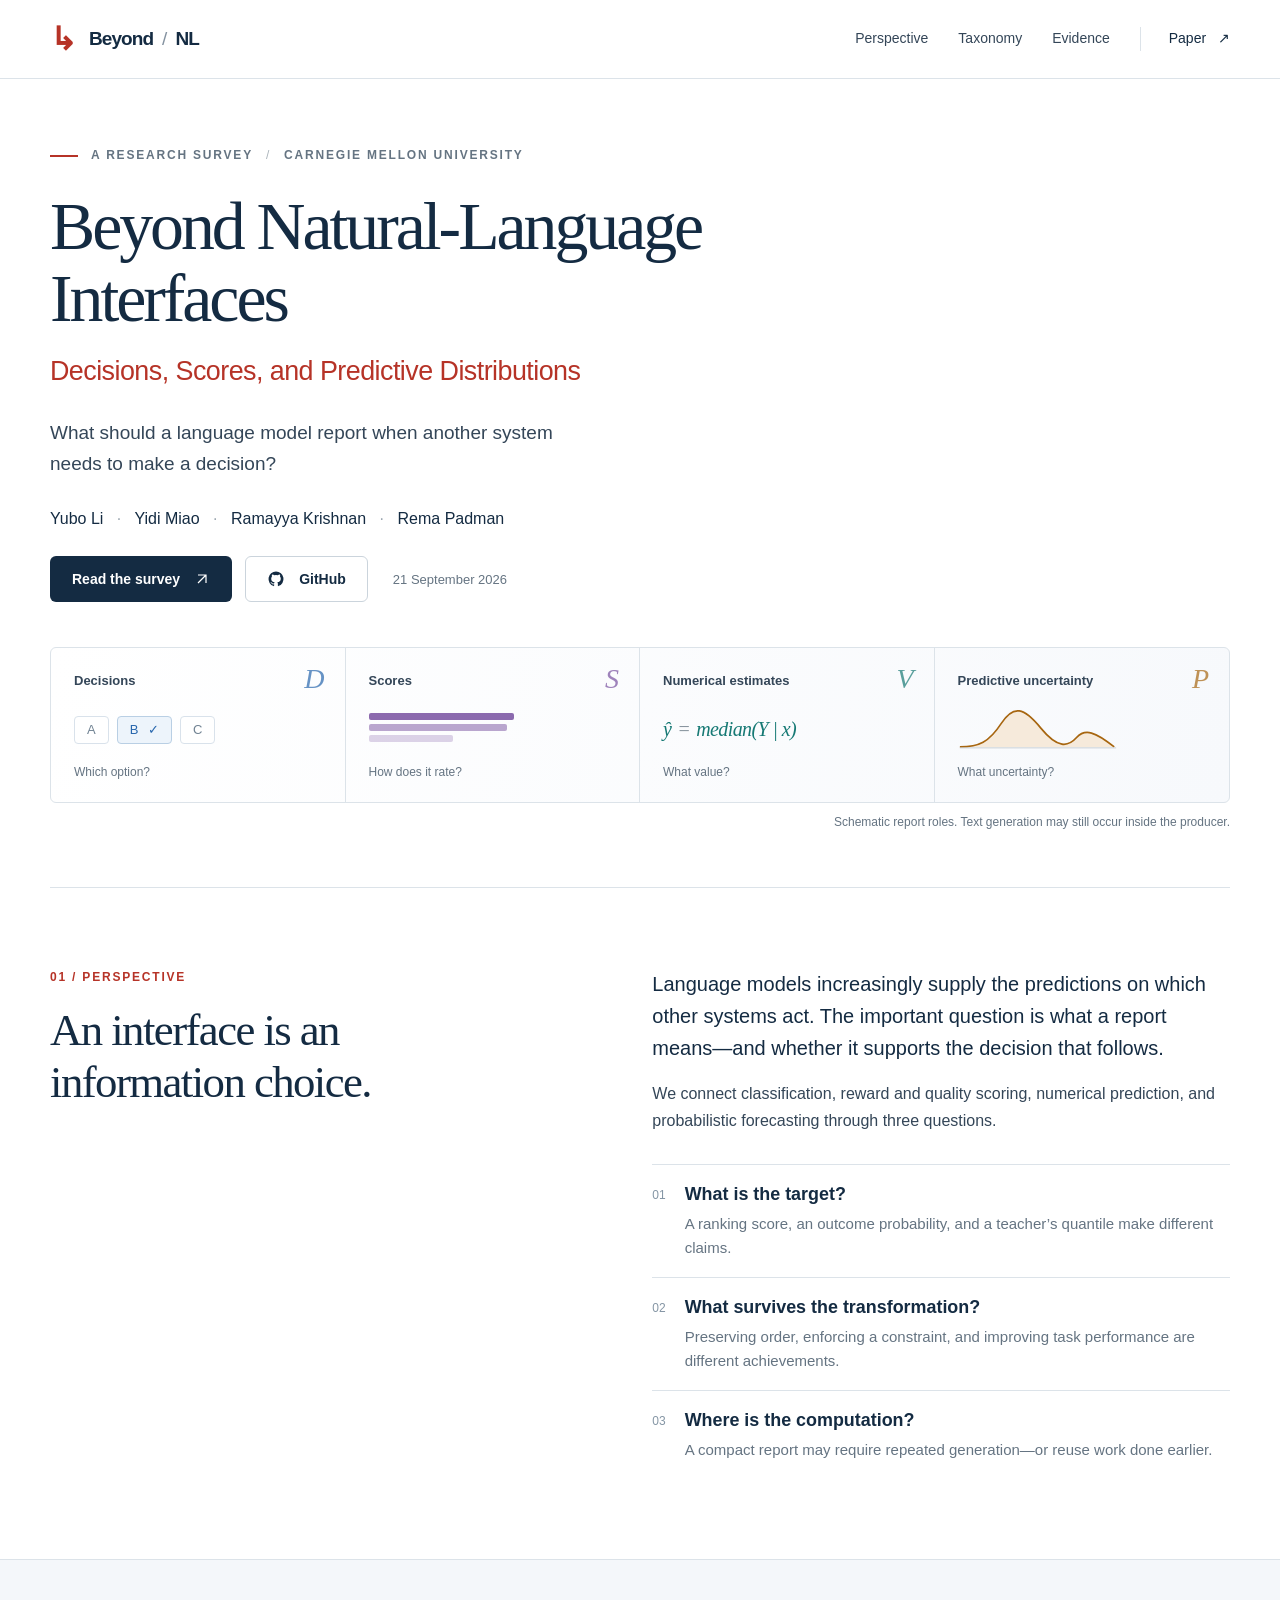
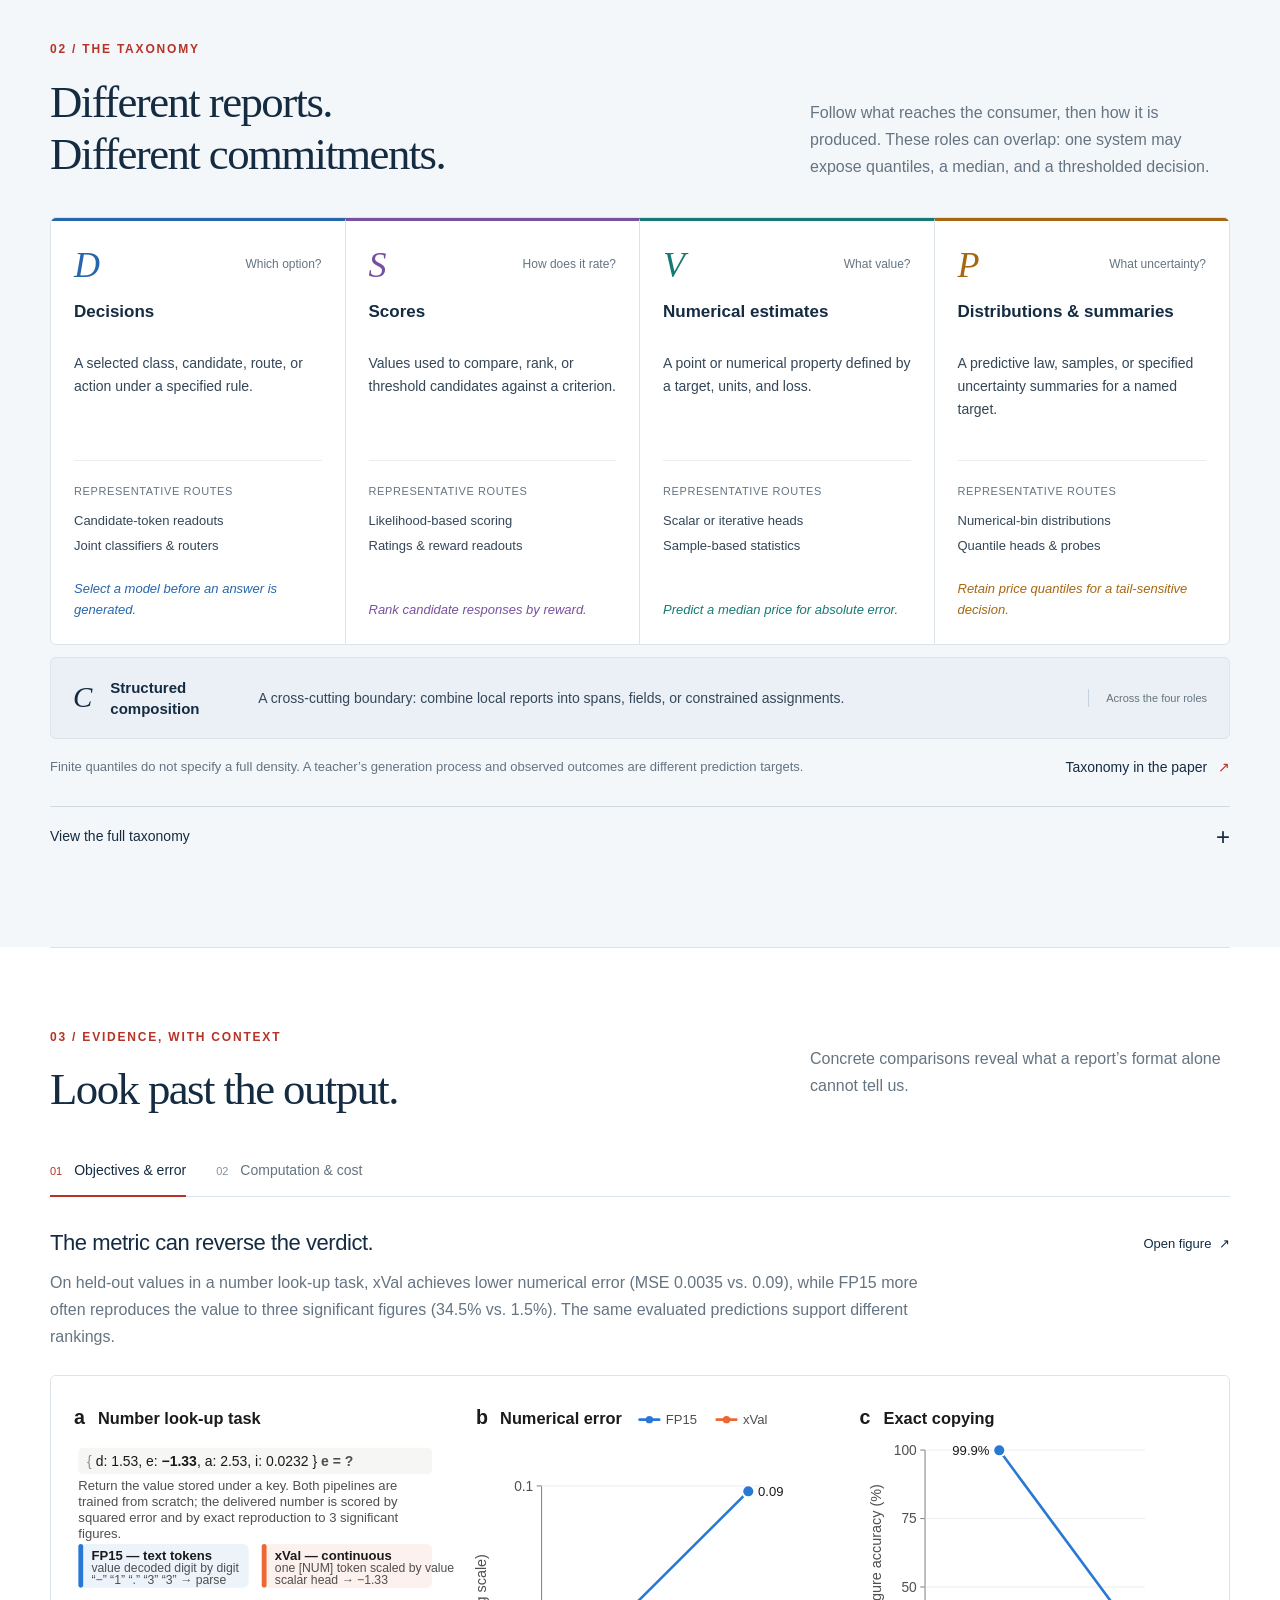
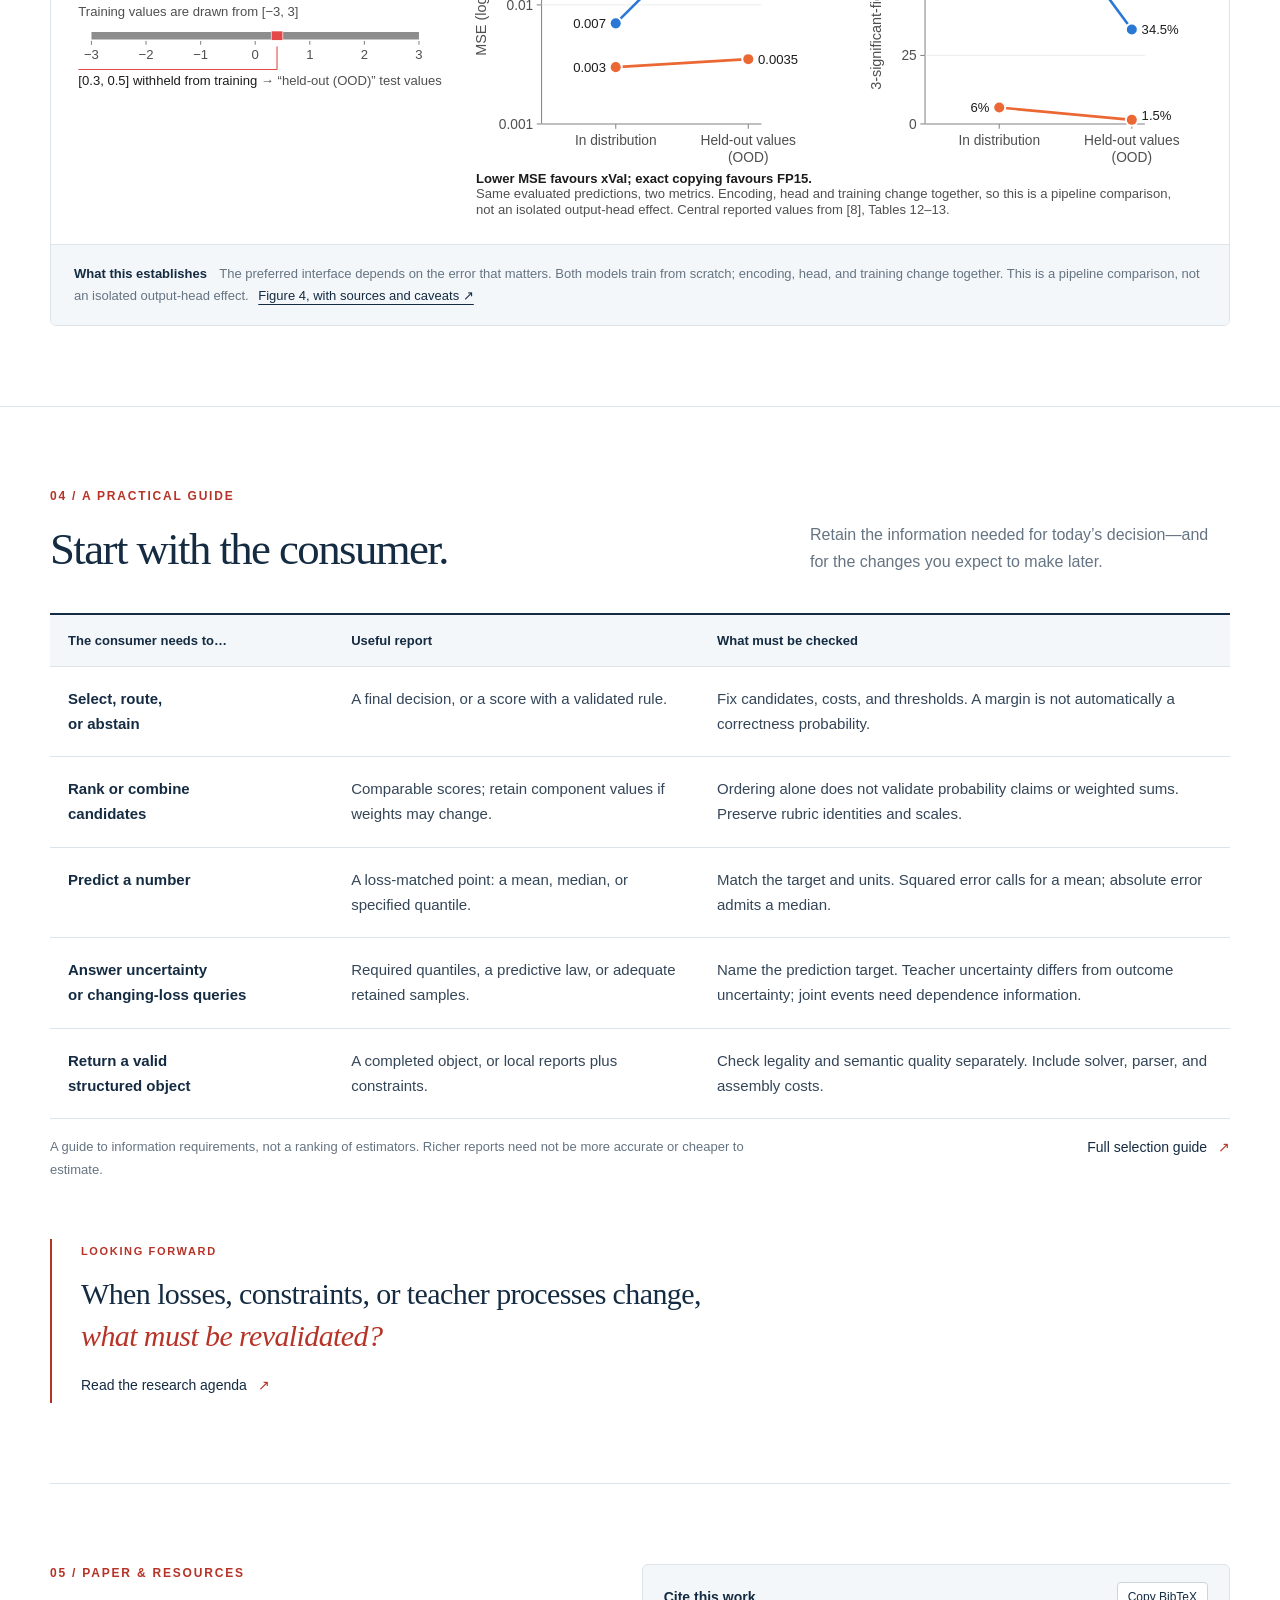
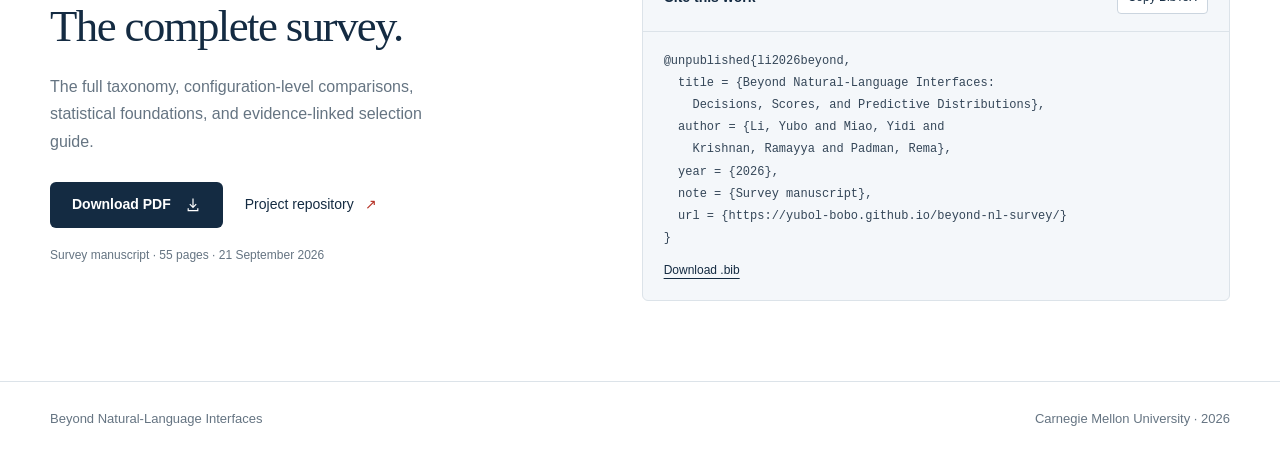
==== index.html @ 39cd230f "Publish Beyond Natural-Language Interfaces survey project page Add the English single-page research " ====
<!doctype html>
<html lang="en">
<head>
  <meta charset="utf-8">
  <meta name="viewport" content="width=device-width,initial-scale=1">
  <meta name="theme-color" content="#142b42">
  <meta name="description" content="A survey of language-model predictive interfaces: decisions, scores, numerical estimates, and predictive distributions. By Yubo Li, Yidi Miao, Ramayya Krishnan, and Rema Padman, Carnegie Mellon University.">
  <meta property="og:title" content="Beyond Natural-Language Interfaces">
  <meta property="og:description" content="Decisions, Scores, and Predictive Distributions. A survey of what language models report, what those reports mean, and the decisions they support.">
  <meta property="og:type" content="website">
  <meta property="og:url" content="https://yubol-bobo.github.io/beyond-nl-survey/">
  <link rel="canonical" href="https://yubol-bobo.github.io/beyond-nl-survey/">
  <title>Beyond Natural-Language Interfaces | Survey</title>
  <link rel="icon" type="image/svg+xml" href="data:image/svg+xml,%3Csvg xmlns='http://www.w3.org/2000/svg' viewBox='0 0 32 32'%3E%3Crect width='32' height='32' rx='7' fill='%23142b42'/%3E%3Cpath d='M8 8v16M8 16h9m0 0 6-7m-6 7 6 7' fill='none' stroke='white' stroke-width='2'/%3E%3Ccircle cx='24' cy='8' r='3' fill='%23ce4535'/%3E%3Ccircle cx='24' cy='24' r='3' fill='white'/%3E%3C/svg%3E">
  <link rel="stylesheet" href="assets/styles.css">
  <script src="assets/site.js" defer></script>
</head>
<body>
  <a class="skip-link" href="#main">Skip to content</a>
  <header class="site-header">
    <div class="container header-inner">
      <a href="#" class="brand" aria-label="Beyond Natural-Language Interfaces, home"><span class="brand-symbol" aria-hidden="true">↳</span> Beyond<span class="brand-divider">/</span>NL</a>
      <nav aria-label="Main navigation">
        <a href="#perspective">Perspective</a>
        <a href="#taxonomy">Taxonomy</a>
        <a href="#evidence">Evidence</a>
        <a class="nav-paper" href="pdf/beyond-natural-language-interfaces.pdf">Paper <span aria-hidden="true">↗</span></a>
      </nav>
    </div>
  </header>
  <main id="main">
    <section class="hero container" aria-labelledby="page-title">
      <div class="eyebrow"><span class="accent-rule"></span> A research survey <span class="eyebrow-divider">/</span> Carnegie Mellon University</div>
      <h1 id="page-title">Beyond Natural-Language<br class="desktop-break"> Interfaces</h1>
      <p class="subtitle">Decisions, Scores, and Predictive Distributions</p>
      <p class="hero-thesis">What should a language model report when another system<br class="desktop-break"> needs to make a decision?</p>
      <p class="authors">Yubo Li <span>·</span> Yidi Miao <span>·</span> Ramayya Krishnan <span>·</span> Rema Padman</p>
      <div class="hero-actions">
        <a class="button button-primary" href="pdf/beyond-natural-language-interfaces.pdf">Read the survey <svg aria-hidden="true" viewBox="0 0 20 20"><path d="M5 15 15 5M5 5h10v10"/></svg></a>
        <a class="button button-outline repo-link" href="https://github.com/yubol-bobo/beyond-nl-survey"><svg aria-hidden="true" viewBox="0 0 24 24" class="github-icon"><path d="M12 2a10 10 0 0 0-3.16 19.49c.5.09.68-.22.68-.48v-1.86c-2.78.61-3.37-1.18-3.37-1.18-.45-1.15-1.11-1.46-1.11-1.46-.91-.62.07-.61.07-.61 1 .07 1.53 1.03 1.53 1.03.89 1.53 2.34 1.09 2.91.83.09-.65.35-1.09.63-1.34-2.22-.25-4.56-1.11-4.56-4.95 0-1.09.39-1.98 1.03-2.68-.1-.25-.45-1.27.1-2.65 0 0 .84-.27 2.75 1.02a9.56 9.56 0 0 1 5 0c1.91-1.29 2.75-1.02 2.75-1.02.55 1.38.2 2.4.1 2.65.64.7 1.03 1.59 1.03 2.68 0 3.85-2.34 4.7-4.57 4.95.36.31.68.92.68 1.85v2.74c0 .27.18.58.69.48A10 10 0 0 0 12 2Z"/></svg> GitHub</a>
        <span class="paper-date">21 September 2026</span>
      </div>
      <div class="report-strip" aria-label="Four overlapping report roles: decisions, scores, numerical estimates, and predictive distributions">
        <div class="report-preview decision"><span class="report-code">D</span><div><span class="preview-label">Decisions</span><div class="preview-graphic choices" aria-hidden="true"><i>A</i><i class="selected">B <span>✓</span></i><i>C</i></div></div><span class="preview-question">Which option?</span></div>
        <div class="report-preview score"><span class="report-code">S</span><div><span class="preview-label">Scores</span><div class="preview-graphic ranks" aria-hidden="true"><i></i><i></i><i></i></div></div><span class="preview-question">How does it rate?</span></div>
        <div class="report-preview value"><span class="report-code">V</span><div><span class="preview-label">Numerical estimates</span><div class="preview-graphic point" aria-hidden="true">ŷ <span>=</span> median(Y | x)</div></div><span class="preview-question">What value?</span></div>
        <div class="report-preview distribution"><span class="report-code">P</span><div><span class="preview-label">Predictive uncertainty</span><svg class="preview-graphic density" viewBox="0 0 170 44" aria-hidden="true"><path class="density-fill" d="M2 40C22 40 33 35 46 15S70-2 88 20s29 20 38 10 20-6 40 10Z"/><path class="density-line" d="M2 40C22 40 33 35 46 15S70-2 88 20s29 20 38 10 20-6 40 10"/><path class="density-axis" d="M2 41h166"/></svg></div><span class="preview-question">What uncertainty?</span></div>
      </div>
      <p class="strip-note">Schematic report roles. Text generation may still occur inside the producer.</p>
    </section>

    <section class="section container perspective" id="perspective" aria-labelledby="perspective-title">
      <div class="section-heading"><span class="section-number">01 / Perspective</span><h2 id="perspective-title">An interface is an<br>information choice.</h2></div>
      <div class="perspective-body"><p class="lead">Language models increasingly supply the predictions on which other systems act. The important question is what a report means—and whether it supports the decision that follows.</p><p>We connect classification, reward and quality scoring, numerical prediction, and probabilistic forecasting through three questions.</p>
        <ol class="principles"><li><span>01</span><div><h3>What is the target?</h3><p>A ranking score, an outcome probability, and a teacher’s quantile make different claims.</p></div></li><li><span>02</span><div><h3>What survives the transformation?</h3><p>Preserving order, enforcing a constraint, and improving task performance are different achievements.</p></div></li><li><span>03</span><div><h3>Where is the computation?</h3><p>A compact report may require repeated generation—or reuse work done earlier.</p></div></li></ol>
      </div>
    </section>

    <section class="section taxonomy-section" id="taxonomy" aria-labelledby="taxonomy-title">
      <div class="container">
        <div class="section-topline"><div><span class="section-number">02 / The taxonomy</span><h2 id="taxonomy-title">Different reports.<br>Different commitments.</h2></div><p class="section-intro">Follow what reaches the consumer, then how it is produced. These roles can overlap: one system may expose quantiles, a median, and a thresholded decision.</p></div>
        <div class="taxonomy-grid">
          <article class="role decision"><div class="role-top"><span class="role-letter">D</span><span>Which option?</span></div><h3>Decisions</h3><p>A selected class, candidate, route, or action under a specified rule.</p><div class="role-mechanisms"><span>Representative routes</span><ul><li>Candidate-token readouts</li><li>Joint classifiers &amp; routers</li></ul></div><p class="role-example">Select a model before an answer is generated.</p></article>
          <article class="role score"><div class="role-top"><span class="role-letter">S</span><span>How does it rate?</span></div><h3>Scores</h3><p>Values used to compare, rank, or threshold candidates against a criterion.</p><div class="role-mechanisms"><span>Representative routes</span><ul><li>Likelihood-based scoring</li><li>Ratings &amp; reward readouts</li></ul></div><p class="role-example">Rank candidate responses by reward.</p></article>
          <article class="role value"><div class="role-top"><span class="role-letter">V</span><span>What value?</span></div><h3>Numerical estimates</h3><p>A point or numerical property defined by a target, units, and loss.</p><div class="role-mechanisms"><span>Representative routes</span><ul><li>Scalar or iterative heads</li><li>Sample-based statistics</li></ul></div><p class="role-example">Predict a median price for absolute error.</p></article>
          <article class="role distribution"><div class="role-top"><span class="role-letter">P</span><span>What uncertainty?</span></div><h3>Distributions &amp; summaries</h3><p>A predictive law, samples, or specified uncertainty summaries for a named target.</p><div class="role-mechanisms"><span>Representative routes</span><ul><li>Numerical-bin distributions</li><li>Quantile heads &amp; probes</li></ul></div><p class="role-example">Retain price quantiles for a tail-sensitive decision.</p></article>
        </div>
        <div class="composition"><span class="composition-code">C</span><h3>Structured composition</h3><p>A cross-cutting boundary: combine local reports into spans, fields, or constrained assignments.</p><span class="composition-tag">Across the four roles</span></div>
        <div class="taxonomy-bottom"><p>Finite quantiles do not specify a full density. A teacher’s generation process and observed outcomes are different prediction targets.</p><a class="text-link" href="pdf/beyond-natural-language-interfaces.pdf#page=4">Taxonomy in the paper <span aria-hidden="true">↗</span></a></div>
        <details class="taxonomy-details"><summary>View the full taxonomy <span class="expand-icon" aria-hidden="true">+</span></summary><figure><a href="assets/figures/taxonomy.svg" target="_blank" rel="noopener" aria-label="Open the full taxonomy figure at original size"><img src="assets/figures/taxonomy.svg" alt="Full taxonomy of decisions, scores, numerical estimates, distributions, and structured composition, with the seventeen production mechanisms and representative papers." loading="lazy" width="528" height="524"></a><figcaption>Figure 2 from the survey. Branches group report roles and mechanisms; they do not imply execution order or a ranking. <a href="assets/figures/taxonomy.svg" target="_blank" rel="noopener">Open at full size ↗</a></figcaption></figure></details>
      </div>
    </section>

    <section class="section container evidence-section" id="evidence" aria-labelledby="evidence-title">
      <div class="section-topline"><div><span class="section-number">03 / Evidence, with context</span><h2 id="evidence-title">Look past the output.</h2></div><p class="section-intro">Concrete comparisons reveal what a report’s format alone cannot tell us.</p></div>
      <div class="evidence-tabs" role="tablist" aria-label="Evidence examples"><button class="evidence-tab" id="tab-objective" type="button" role="tab" aria-selected="true" aria-controls="panel-objective" tabindex="0"><span>01</span> Objectives &amp; error</button><button class="evidence-tab" id="tab-computation" type="button" role="tab" aria-selected="false" aria-controls="panel-computation" tabindex="-1"><span>02</span> Computation &amp; cost</button></div>
      <div class="evidence-panel" id="panel-objective" role="tabpanel" aria-labelledby="tab-objective" tabindex="0">
        <div class="evidence-heading"><div><h3>The metric can reverse the verdict.</h3><p>On held-out values in a number look-up task, xVal achieves lower numerical error (MSE 0.0035 vs. 0.09), while FP15 more often reproduces the value to three significant figures (34.5% vs. 1.5%). The same evaluated predictions support different rankings.</p></div><a class="figure-link" href="assets/figures/report-adequacy.svg" target="_blank" rel="noopener">Open figure <span aria-hidden="true">↗</span></a></div>
        <figure class="evidence-figure"><img src="assets/figures/report-adequacy.svg" alt="Number look-up comparison: xVal has lower MSE than FP15 on both in-distribution and held-out values; FP15 has higher exact reproduction accuracy. The source figure shows the full in-distribution and held-out comparisons." loading="lazy" width="1441" height="535"><figcaption><span class="figure-caption-label">What this establishes</span> The preferred interface depends on the error that matters. Both models train from scratch; encoding, head, and training change together. This is a pipeline comparison, not an isolated output-head effect. <a href="pdf/beyond-natural-language-interfaces.pdf#page=11">Figure 4, with sources and caveats ↗</a></figcaption></figure>
      </div>
      <div class="evidence-panel" id="panel-computation" role="tabpanel" aria-labelledby="tab-computation" tabindex="0" hidden>
        <div class="evidence-heading"><div><h3>A compact report can hide extensive computation.</h3><p>A fitted probe moves teacher sampling offline. RELISH reuses one backbone encoding within a request. CAMEL reflects selectively. Other scalar interfaces aggregate repeated online generations.</p></div><a class="figure-link" href="assets/figures/computation-schedules.svg" target="_blank" rel="noopener">Open figure <span aria-hidden="true">↗</span></a></div>
        <figure class="evidence-figure"><img src="assets/figures/computation-schedules.svg" alt="Four computation schedules contrast offline fitting, reused encoding, selective reflection, and repeated online generation. A separate latency plot distinguishes one median probe from numerical sampling in one documented configuration." loading="lazy" width="1441" height="819"><figcaption><span class="figure-caption-label">What this establishes</span> Count setup, request-time work, and refresh costs. The 0.034 s timing is for one median probe including encoding; it excludes teacher sampling and fitting. It is not a timing for the seven-quantile head or evidence about FLOPs or memory. <a href="pdf/beyond-natural-language-interfaces.pdf#page=15">Figure 6, with sources and caveats ↗</a></figcaption></figure>
      </div>
    </section>

    <section class="section guide-section" id="guide" aria-labelledby="guide-title"><div class="container">
      <div class="section-topline"><div><span class="section-number">04 / A practical guide</span><h2 id="guide-title">Start with the consumer.</h2></div><p class="section-intro">Retain the information needed for today’s decision—and for the changes you expect to make later.</p></div>
      <div class="table-scroll" role="region" aria-label="Interface selection guide; scroll horizontally on small screens" tabindex="0"><table class="selection-table"><caption class="sr-only">A condensed selection guide based on Table 8 and Appendix D of the survey.</caption><thead><tr><th scope="col">The consumer needs to…</th><th scope="col">Useful report</th><th scope="col">What must be checked</th></tr></thead><tbody>
        <tr><th scope="row">Select, route,<br>or abstain</th><td>A final decision, or a score with a validated rule.</td><td>Fix candidates, costs, and thresholds. A margin is not automatically a correctness probability.</td></tr>
        <tr><th scope="row">Rank or combine<br>candidates</th><td>Comparable scores; retain component values if weights may change.</td><td>Ordering alone does not validate probability claims or weighted sums. Preserve rubric identities and scales.</td></tr>
        <tr><th scope="row">Predict a number</th><td>A loss-matched point: a mean, median, or specified quantile.</td><td>Match the target and units. Squared error calls for a mean; absolute error admits a median.</td></tr>
        <tr><th scope="row">Answer uncertainty<br>or changing-loss queries</th><td>Required quantiles, a predictive law, or adequate retained samples.</td><td>Name the prediction target. Teacher uncertainty differs from outcome uncertainty; joint events need dependence information.</td></tr>
        <tr><th scope="row">Return a valid<br>structured object</th><td>A completed object, or local reports plus constraints.</td><td>Check legality and semantic quality separately. Include solver, parser, and assembly costs.</td></tr>
      </tbody></table></div>
      <div class="table-note"><p>A guide to information requirements, not a ranking of estimators. Richer reports need not be more accurate or cheaper to estimate.</p><a class="text-link" href="pdf/beyond-natural-language-interfaces.pdf#page=43">Full selection guide <span aria-hidden="true">↗</span></a></div>
      <div class="research-agenda"><span class="section-number">Looking forward</span><p>When losses, constraints, or teacher processes change,<br class="desktop-break"> <em>what must be revalidated?</em></p><a class="text-link" href="pdf/beyond-natural-language-interfaces.pdf#page=16">Read the research agenda <span aria-hidden="true">↗</span></a></div>
    </div></section>

    <section class="section container resources" id="resources" aria-labelledby="resources-title">
      <div><span class="section-number">05 / Paper &amp; resources</span><h2 id="resources-title">The complete survey.</h2><p class="resource-description">The full taxonomy, configuration-level comparisons, statistical foundations, and evidence-linked selection guide.</p><div class="resource-links"><a class="button button-primary" href="pdf/beyond-natural-language-interfaces.pdf" download>Download PDF <svg viewBox="0 0 20 20" aria-hidden="true"><path d="M10 2v11m-4-4 4 4 4-4M4 14v3h12v-3"/></svg></a><a class="text-link repo-link" href="https://github.com/yubol-bobo/beyond-nl-survey">Project repository <span aria-hidden="true">↗</span></a></div><p class="resource-meta">Survey manuscript · 55 pages · 21 September 2026</p></div>
      <div class="citation-box"><div class="citation-header"><h3>Cite this work</h3><button type="button" id="copy-citation" class="copy-button">Copy BibTeX</button></div><pre id="citation-text">@unpublished{li2026beyond,
  title = {Beyond Natural-Language Interfaces:
    Decisions, Scores, and Predictive Distributions},
  author = {Li, Yubo and Miao, Yidi and
    Krishnan, Ramayya and Padman, Rema},
  year = {2026},
  note = {Survey manuscript},
  url = {https://yubol-bobo.github.io/beyond-nl-survey/}
}</pre><div class="citation-footer"><a href="citation.bib" download>Download .bib</a><span id="copy-status" role="status" aria-live="polite"></span></div></div>
    </section>
  </main>
  <footer class="site-footer"><div class="container footer-inner"><span>Beyond Natural-Language Interfaces</span><span>Carnegie Mellon University · 2026</span></div></footer>
</body>
</html>
---- assets/styles.css ----
:root{--ink:#142b42;--body:#344658;--muted:#657482;--line:#dce3e9;--surface:#f4f7fa;--red:#b63327;--blue:#2766ad;--purple:#7850a0;--teal:#167974;--amber:#a76610;--radius:6px;--width:1180px}
*{box-sizing:border-box}html{scroll-behavior:smooth;scroll-padding-top:100px}body{margin:0;color:var(--body);background:#fff;font-family:Inter,"Segoe UI",Arial,sans-serif;font-size:17px;line-height:1.65;-webkit-font-smoothing:antialiased}a{color:inherit;text-underline-offset:4px}button,input,summary{font:inherit}a,button,summary{-webkit-tap-highlight-color:transparent}button{cursor:pointer}button:focus-visible,a:focus-visible,summary:focus-visible,[tabindex]:focus-visible{outline:3px solid var(--blue);outline-offset:5px}h1,h2,h3,p,figure{margin:0}h1,h2,h3{color:var(--ink)}h2{font-family:Georgia,"Times New Roman",serif;font-weight:400;font-size:clamp(2.1rem,3.5vw,3rem);line-height:1.15;letter-spacing:-.035em}h3{font-size:1.12rem;line-height:1.4;font-weight:600}p+p{margin-top:1rem}svg{display:block}.container{width:min(var(--width),calc(100% - 96px));margin-inline:auto}.skip-link{position:fixed;top:-80px;left:12px;padding:12px 20px;background:var(--ink);color:white;z-index:100}.skip-link:focus{top:8px}.site-header{border-bottom:1px solid var(--line);background:rgba(255,255,255,.97);position:sticky;top:0;z-index:20}.header-inner{display:flex;justify-content:space-between;align-items:center;min-height:78px;gap:24px}.brand{display:flex;align-items:center;gap:8px;font-size:19px;font-weight:650;letter-spacing:-.05em;text-decoration:none;color:var(--ink)}.brand-symbol{color:var(--red);font-size:32px;line-height:1;margin-right:5px}.brand-divider{font-weight:300;color:#8492a0;margin-inline:1px}nav{display:flex;align-items:center;gap:30px;font-size:14px;font-weight:500}nav a{text-decoration:none;white-space:nowrap}nav a:hover{color:var(--red)}.nav-paper{padding-left:28px;border-left:1px solid var(--line);color:var(--ink)}.nav-paper span{margin-left:8px}.hero{padding-top:67px;padding-bottom:55px}.eyebrow,.section-number{font-size:12px;font-weight:650;text-transform:uppercase;letter-spacing:.15em;color:var(--muted)}.eyebrow{display:flex;gap:13px;align-items:center;margin-bottom:25px}.accent-rule{display:block;width:28px;height:2px;background:var(--red)}.eyebrow-divider{color:#abb4bb;font-weight:400}h1{font-family:Georgia,"Times New Roman",serif;font-weight:400;letter-spacing:-.045em;font-size:clamp(3rem,5.3vw,4.95rem);line-height:1.06}.subtitle{font-size:clamp(1.2rem,2.1vw,1.7rem);font-weight:400;color:var(--red);letter-spacing:-.02em;line-height:1.4;margin-top:18px}.hero-thesis{font-size:19px;line-height:1.6;margin-top:28px;color:var(--body)}.authors{font-size:16px;margin-top:27px;color:var(--ink)}.authors span{color:#9ca7b1;margin:0 9px}.hero-actions{display:flex;align-items:center;gap:13px;margin-top:24px;flex-wrap:wrap}.button{display:inline-flex;align-items:center;justify-content:center;gap:14px;min-height:46px;padding:10px 21px;text-decoration:none;border:1px solid transparent;border-radius:var(--radius);font-size:14px;font-weight:600;transition:background .2s,transform .2s}.button:hover{transform:translateY(-2px)}.button-primary{background:var(--ink);color:#fff}.button-primary:hover{background:#244562}.button-outline{border-color:#cbd4dc;background:#fff;color:var(--ink)}.button-outline:hover{background:var(--surface)}.button svg{height:16px;width:16px;stroke:currentColor;stroke-width:1.5;fill:none}.button .github-icon{height:18px;width:18px;fill:currentColor;stroke:none}.paper-date{font-size:13px;color:var(--muted);margin-left:12px}.report-strip{display:grid;grid-template-columns:repeat(4,1fr);border:1px solid var(--line);border-radius:var(--radius);margin-top:45px;background:linear-gradient(100deg,#fff,#f7f9fc);overflow:hidden}.report-preview{padding:22px 23px 19px;position:relative;display:flex;flex-direction:column;border-right:1px solid var(--line);gap:8px}.report-preview:last-child{border:0}.report-code{font:italic 28px Georgia,serif;color:var(--role);position:absolute;right:20px;top:15px;opacity:.7}.decision{--role:var(--blue)}.score{--role:var(--purple)}.value{--role:var(--teal)}.distribution{--role:var(--amber)}.preview-label{font-size:13px;font-weight:600;display:block;padding-right:22px}.preview-graphic{height:42px;margin-top:17px}.choices{display:flex;align-items:center;gap:8px}.choices i{font-size:13px;font-style:normal;color:#718393;padding:2px 12px;border:1px solid #d9e2eb;border-radius:4px;background:#fff}.choices i.selected{color:var(--blue);border-color:#b9cfe4;background:#edf4fb}.choices span{margin-left:6px}.ranks{display:flex;gap:4px;flex-direction:column;padding-block:4px}.ranks i{height:7px;background:var(--role);border-radius:2px;max-width:145px;width:77%;opacity:.85}.ranks i:nth-child(2){width:56%;opacity:.5}.ranks i:nth-child(3){width:34%;opacity:.25}.point{font:italic 20px Georgia,serif;color:var(--teal);display:flex;align-items:center;gap:6px;white-space:nowrap;letter-spacing:-.03em}.point span{color:#89959f}.density{width:160px;max-width:100%}.density-fill{fill:#f6eadb}.density-line{fill:none;stroke:var(--amber);stroke-width:1.8}.density-axis{stroke:#c6ccd2;stroke-width:1}.preview-question{font-size:12px;color:var(--muted);margin-top:4px}.strip-note{font-size:12px;color:var(--muted);margin-top:10px;text-align:right}.section{padding-block:80px;border-top:1px solid var(--line)}.section-number{display:block;margin-bottom:17px;color:var(--red)}.perspective{display:grid;grid-template-columns:1fr 1.15fr;gap:100px}.lead{font-size:20px;line-height:1.6;color:var(--ink)}.perspective-body>p:not(.lead){margin-top:17px;font-size:16px}.principles{padding:0;margin:30px 0 0;list-style:none}.principles li{display:flex;gap:19px;padding-block:17px;border-top:1px solid var(--line)}.principles li>span{font-size:12px;color:#8495a4;padding-top:4px}.principles p{font-size:15px;line-height:1.6;margin-top:5px;color:var(--muted)}.site-footer{border-top:1px solid var(--line);padding-block:26px;font-size:13px;color:var(--muted)}.footer-inner{display:flex;justify-content:space-between;gap:20px}
.section-topline{display:flex;justify-content:space-between;gap:70px;align-items:flex-end;margin-bottom:37px}.section-topline>div{flex:1}.section-intro{max-width:420px;font-size:16px;line-height:1.7;color:var(--muted)}.taxonomy-section{background:var(--surface)}.taxonomy-grid{display:grid;grid-template-columns:repeat(4,1fr);border:1px solid var(--line);border-radius:var(--radius);background:#fff;overflow:hidden}.role{padding:26px 23px 23px;border-right:1px solid var(--line);border-top:3px solid var(--role);display:flex;flex-direction:column}.role:last-child{border-right:0}.role-top{display:flex;justify-content:space-between;align-items:center;gap:7px;margin-bottom:17px}.role-letter{font:italic 36px Georgia,serif;color:var(--role);line-height:1}.role-top>span:last-child{font-size:12px;color:var(--muted)}.role h3{font-size:17px;min-height:48px;line-height:1.4}.role>p:not(.role-example){font-size:14px;line-height:1.65;min-height:93px;color:var(--body);margin-top:4px}.role-mechanisms{border-top:1px solid #e8edf1;padding-top:15px;margin-top:15px}.role-mechanisms>span{font-size:11px;text-transform:uppercase;letter-spacing:.055em;color:var(--muted)}.role-mechanisms ul{list-style:none;margin:7px 0 0;padding:0;font-size:13px;line-height:1.6}.role-mechanisms li+li{margin-top:4px}.role-example{font-size:13px;font-style:italic;color:var(--role);line-height:1.65;margin-top:auto;padding-top:21px}.composition{display:grid;grid-template-columns:auto auto 1fr auto;gap:18px;align-items:center;border:1px solid var(--line);border-radius:var(--radius);padding:19px 22px;margin-top:12px;background:#eaf0f5}.composition-code{font:italic 29px Georgia,serif;color:var(--ink)}.composition h3{font-size:15px;max-width:130px}.composition p{font-size:14px;color:var(--body);line-height:1.6}.composition-tag{font-size:11px;color:var(--muted);white-space:nowrap;border-left:1px solid #c7d2dc;padding-left:17px}.taxonomy-bottom,.table-note{display:flex;justify-content:space-between;gap:35px;margin-top:17px;font-size:13px;color:var(--muted);line-height:1.7}.taxonomy-bottom>p{max-width:770px}.text-link{color:var(--ink);text-decoration:none;font-size:14px;font-weight:500;white-space:nowrap}.text-link:hover{text-decoration:underline}.text-link>span{margin-left:7px;color:var(--red)}.taxonomy-details{margin-top:26px;border-top:1px solid #cfd9e2}.taxonomy-details>summary{list-style:none;display:flex;justify-content:space-between;align-items:center;cursor:pointer;color:var(--ink);font-size:14px;font-weight:500;padding:18px 0}.taxonomy-details>summary::-webkit-details-marker{display:none}.expand-icon{font-size:24px;font-weight:300;line-height:1}.taxonomy-details[open] .expand-icon{transform:rotate(45deg)}.taxonomy-details figure{background:#fff;padding:26px;border:1px solid var(--line);border-radius:var(--radius)}.taxonomy-details img{display:block;width:100%;max-width:800px;height:auto;margin:0 auto}.taxonomy-details figcaption{font-size:13px;line-height:1.7;max-width:800px;margin:20px auto 0}.taxonomy-details figcaption a{margin-left:4px}.evidence-section .section-topline{align-items:center;margin-bottom:30px}.evidence-tabs{display:flex;gap:30px;border-bottom:1px solid var(--line);margin-bottom:31px}.evidence-tab{border:0;border-bottom:2px solid transparent;margin-bottom:-1px;background:transparent;padding:13px 0;font-size:14px;font-weight:500;color:var(--muted)}.evidence-tab>span{font-size:11px;font-weight:400;color:#8593a0;margin-right:8px}.evidence-tab[aria-selected=true]{border-bottom-color:var(--red);color:var(--ink)}.evidence-tab[aria-selected=true]>span{color:var(--red)}[hidden]{display:none!important}.evidence-heading{display:flex;justify-content:space-between;gap:40px;align-items:flex-start;margin-bottom:25px}.evidence-heading h3{font-size:22px;font-weight:500;letter-spacing:-.02em}.evidence-heading p{font-size:16px;line-height:1.7;max-width:895px;margin-top:10px;color:var(--muted)}.figure-link{flex-shrink:0;white-space:nowrap;font-size:13px;color:var(--ink);margin-top:5px;text-decoration:none}.figure-link:hover{text-decoration:underline}.figure-link span{margin-left:4px}.evidence-figure{border:1px solid var(--line);border-radius:var(--radius);overflow:hidden}.evidence-figure img{display:block;width:100%;height:auto;padding:26px 23px 21px;background:#fff}.evidence-figure figcaption{background:var(--surface);border-top:1px solid var(--line);font-size:13px;line-height:1.7;padding:18px 23px;color:var(--muted)}.figure-caption-label{font-weight:650;color:var(--ink);margin-right:9px}.evidence-figure figcaption>a{display:inline-block;margin-left:6px;color:var(--ink)}.guide-section{background:#fff}.table-scroll{overflow-x:auto;border-top:2px solid var(--ink);border-bottom:1px solid var(--line)}.selection-table{width:100%;border-collapse:collapse;table-layout:fixed;font-size:15px;line-height:1.65}.selection-table th{text-align:left;color:var(--ink);font-weight:600}.selection-table thead{background:var(--surface)}.selection-table thead th{font-size:13px;padding:15px 18px}.selection-table th:first-child{width:24%}.selection-table th:nth-child(2){width:31%}.selection-table th:nth-child(3){width:45%}.selection-table td,.selection-table tbody th{padding:20px 18px;border-top:1px solid var(--line);vertical-align:top}.selection-table td{color:var(--body)}.selection-table tbody th{font-size:15px;font-weight:550}.table-note>p{max-width:750px}.research-agenda{border-left:2px solid var(--red);padding:3px 0 4px 29px;margin-top:58px}.research-agenda .section-number{margin-bottom:13px;font-size:11px}.research-agenda>p{font:400 30px/1.4 Georgia,serif;color:var(--ink);letter-spacing:-.02em}.research-agenda>p>em{color:var(--red)}.research-agenda .text-link{display:inline-block;margin-top:17px}.resources{display:grid;grid-template-columns:1fr 1.15fr;gap:80px}.resource-description{font-size:16px;line-height:1.7;max-width:390px;margin-top:21px;color:var(--muted)}.resource-links{display:flex;align-items:center;gap:22px;margin-top:27px;flex-wrap:wrap}.resource-meta{font-size:12px;color:var(--muted);margin-top:18px}.citation-box{border:1px solid var(--line);border-radius:var(--radius);background:var(--surface);overflow:hidden}.citation-header{display:flex;justify-content:space-between;align-items:center;gap:20px;padding:17px 21px;border-bottom:1px solid var(--line)}.citation-header h3{font-size:14px;font-weight:600}.copy-button{font-size:12px;color:var(--ink);border:1px solid #cbd5df;padding:5px 10px;border-radius:4px;background:#fff}.copy-button:hover{border-color:var(--ink)}.citation-box pre{font:12px/1.85 "SFMono-Regular",Consolas,"Liberation Mono",monospace;overflow:auto;color:var(--body);padding:18px 21px 0;margin:0}.citation-footer{padding:12px 21px 19px;display:flex;justify-content:space-between;align-items:center;gap:10px;font-size:12px;color:var(--muted)}.citation-footer a{color:var(--ink)}.sr-only{position:absolute;width:1px;height:1px;padding:0;margin:-1px;overflow:hidden;clip:rect(0,0,0,0);white-space:nowrap;border:0}
@media(min-width:1500px){.hero{padding-top:80px}}
@media(max-width:1000px){.container{width:calc(100% - 64px)}.perspective{gap:50px}.report-preview{padding-inline:18px}.point{font-size:17px}.preview-label{font-size:12px}.report-code{right:14px}.hero{padding-top:50px}h1{font-size:clamp(3rem,6.1vw,4.95rem)}}
@media(max-width:700px){html{scroll-padding-top:88px}.container{width:calc(100% - 40px)}.header-inner{min-height:68px;gap:16px}.brand{font-size:16px;gap:5px}.brand-symbol{font-size:28px}nav{gap:17px;font-size:13px}nav a:first-child{display:none}.nav-paper{border:0;padding:0}.hero{padding-top:36px;padding-bottom:37px}.eyebrow{font-size:10px;letter-spacing:.1em;gap:9px;flex-wrap:wrap}.accent-rule{width:19px}.eyebrow-divider{display:none}.eyebrow{max-width:340px}h1{font-size:clamp(2.7rem,9.8vw,4.1rem);line-height:1.07}.desktop-break{display:none}.subtitle{font-size:1.2rem;max-width:350px;margin-top:16px}.hero-thesis{font-size:17px;margin-top:22px}.authors{font-size:14px;max-width:350px;line-height:1.9;margin-top:21px}.authors span{margin-inline:5px}.hero-actions{gap:10px;margin-top:20px}.button{font-size:13px;padding:10px 16px;min-height:44px}.paper-date{width:100%;margin:2px 0 0;font-size:12px}.report-strip{grid-template-columns:1fr 1fr;margin-top:30px}.report-preview{padding:17px 15px 14px}.report-preview:nth-child(2){border-right:0}.report-preview:nth-child(-n+2){border-bottom:1px solid var(--line)}.report-code{font-size:23px;top:13px}.preview-label{font-size:12px;max-width:145px;min-height:38px;line-height:1.35}.preview-graphic{margin-top:6px;height:34px}.preview-question{font-size:11px}.point{font-size:17px}.choices{gap:4px}.choices i{padding:2px 9px}.choices span{margin-left:3px}.strip-note{text-align:left;font-size:11px;max-width:330px}.section{padding-block:48px}.perspective{grid-template-columns:1fr;gap:25px}.section-number{font-size:11px;margin-bottom:13px}h2{font-size:2.25rem}.section-heading br{display:none}.lead{font-size:18px}.principles{margin-top:22px}.principles p{font-size:15px}.footer-inner{flex-direction:column;gap:4px;font-size:12px}}
@media(max-width:1000px){.section-topline{gap:40px}.section-intro{max-width:380px}.taxonomy-grid{grid-template-columns:repeat(2,1fr)}.role:nth-child(2){border-right:0}.role h3{min-height:0}.role>p:not(.role-example){min-height:0;max-width:300px}.role-example{padding-top:17px}.composition{grid-template-columns:auto auto 1fr}.composition-tag{display:none}.taxonomy-bottom{align-items:flex-start}.taxonomy-bottom>p{max-width:65%}.resources{gap:35px}.citation-box pre{font-size:11px}.resource-links{gap:18px}.research-agenda>p{font-size:28px}}
@media(max-width:700px){.section-topline{display:block;margin-bottom:26px}.section-intro{margin-top:18px;max-width:none;font-size:16px}.taxonomy-grid{grid-template-columns:1fr 1fr}.role{padding:19px 15px}.role-top{margin-bottom:12px;align-items:flex-start}.role-letter{font-size:29px}.role-top>span:last-child{font-size:11px;max-width:90px;line-height:1.4;text-align:right}.role h3{font-size:16px;min-height:45px}.role>p:not(.role-example){font-size:14px;margin-top:10px;min-height:140px}.role-mechanisms{margin-top:15px}.role-mechanisms>span{font-size:10px}.role-mechanisms ul{font-size:12px;line-height:1.6;min-height:64px}.role-example{font-size:12px;line-height:1.6}.composition{grid-template-columns:auto 1fr;gap:10px 13px;padding:17px 15px}.composition h3{max-width:none;font-size:15px}.composition p{grid-column:1/-1;font-size:14px}.taxonomy-bottom,.table-note{display:block;font-size:13px}.taxonomy-bottom>p{max-width:none}.taxonomy-bottom>a,.table-note>a{display:inline-block;margin-top:12px}.taxonomy-details{margin-top:19px}.taxonomy-details figure{padding:12px}.taxonomy-details figcaption{font-size:12px;margin-top:13px}.evidence-tabs{gap:24px;margin-bottom:24px}.evidence-tab{font-size:13px;padding:11px 0}.evidence-tab>span{margin-right:4px;font-size:10px}.evidence-heading{display:block;margin-bottom:20px}.evidence-heading h3{font-size:21px;line-height:1.35}.evidence-heading p{font-size:15px;margin-top:12px}.figure-link{display:inline-block;margin-top:13px;font-size:13px}.evidence-figure img{padding:15px 8px}.evidence-figure figcaption{font-size:13px;padding:15px 16px}.figure-caption-label{display:block;margin:0 0 4px}.evidence-figure figcaption>a{margin:7px 0 0}.selection-table{min-width:675px;font-size:14px}.selection-table tbody th{font-size:14px}.selection-table td,.selection-table tbody th{padding:16px 15px}.selection-table thead th{padding:13px 15px}.table-scroll{background:linear-gradient(to right,#fff 30%,rgba(255,255,255,0)),linear-gradient(to left,#fff 30%,rgba(255,255,255,0)),linear-gradient(to right,rgba(20,43,66,.12),transparent),linear-gradient(to left,rgba(20,43,66,.12),transparent);background-position:left center,right center,left center,right center;background-size:40px 100%,40px 100%,12px 100%,12px 100%;background-repeat:no-repeat;background-attachment:local,local,scroll,scroll}.research-agenda{padding-left:21px;margin-top:38px}.research-agenda>p{font-size:25px}.resources{grid-template-columns:1fr;gap:32px}.resource-description{max-width:none;font-size:16px}.resource-links{gap:19px}.resource-meta{font-size:12px}.citation-box pre{font-size:11px;padding:15px 15px 0}.citation-header{padding:15px}.citation-footer{padding:12px 15px 16px}}
@media(max-width:380px){nav{gap:13px}nav a:nth-child(2){display:none}.brand{font-size:15px}.brand-symbol{margin-right:1px}.role{padding-inline:13px}.role-top>span:last-child{font-size:10px}.role>p:not(.role-example){min-height:160px}.point{font-size:15px}.preview-label{font-size:11px}.evidence-tabs{gap:15px}.evidence-tab{font-size:12px}}
@media(prefers-reduced-motion:reduce){html{scroll-behavior:auto}*,*::before,*::after{transition:none!important;animation:none!important}}
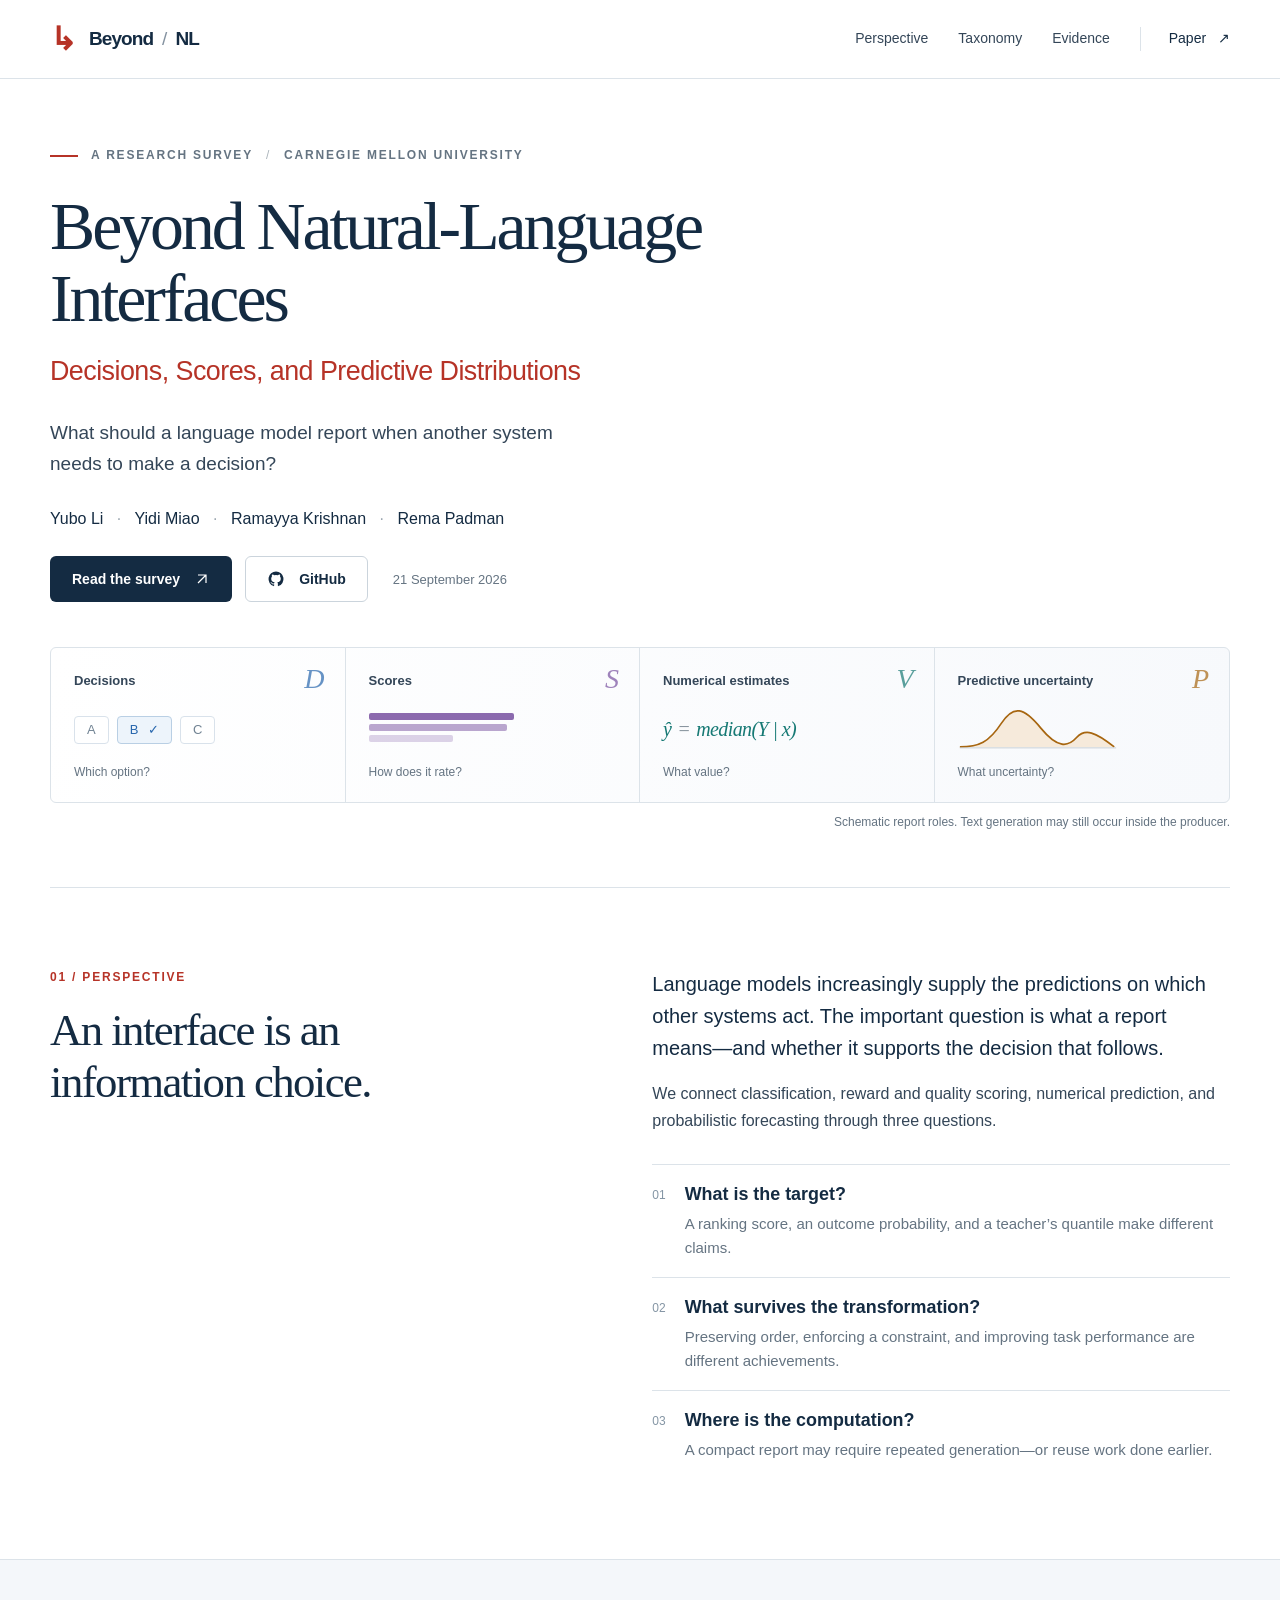
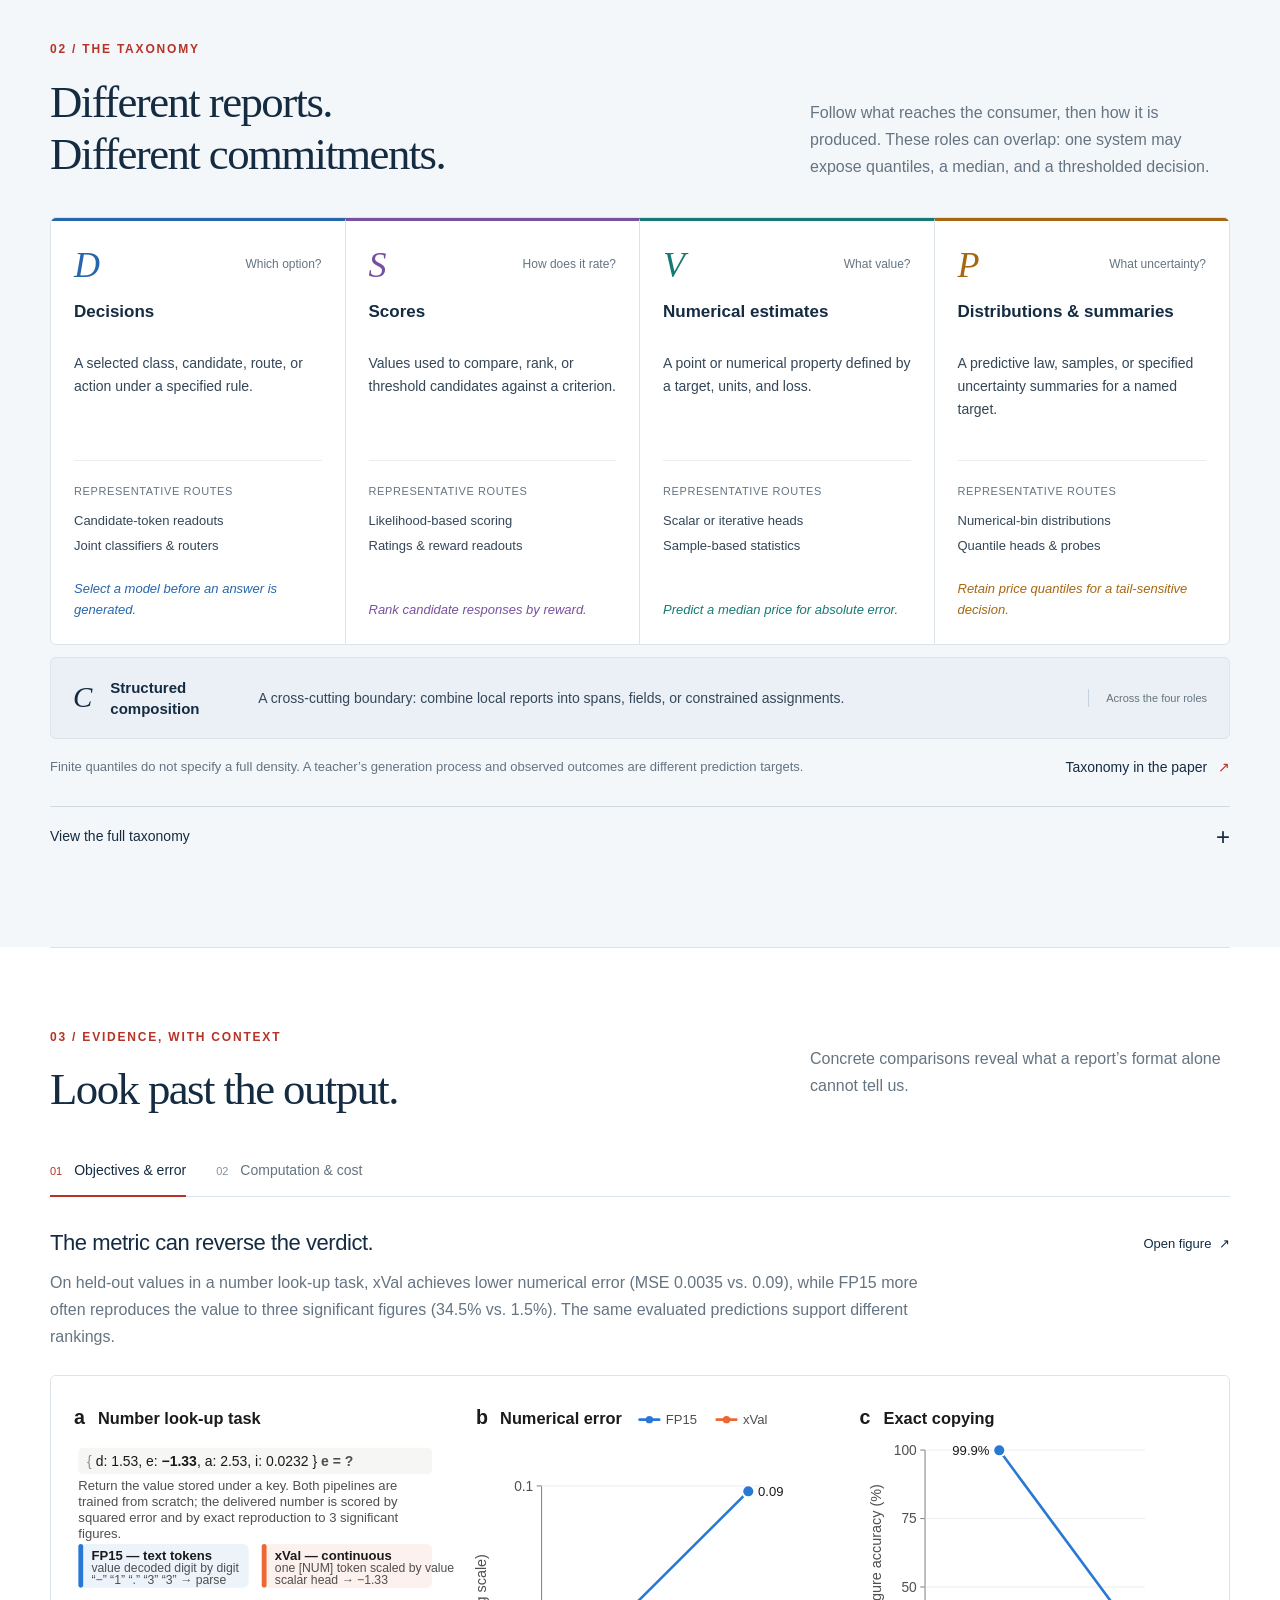
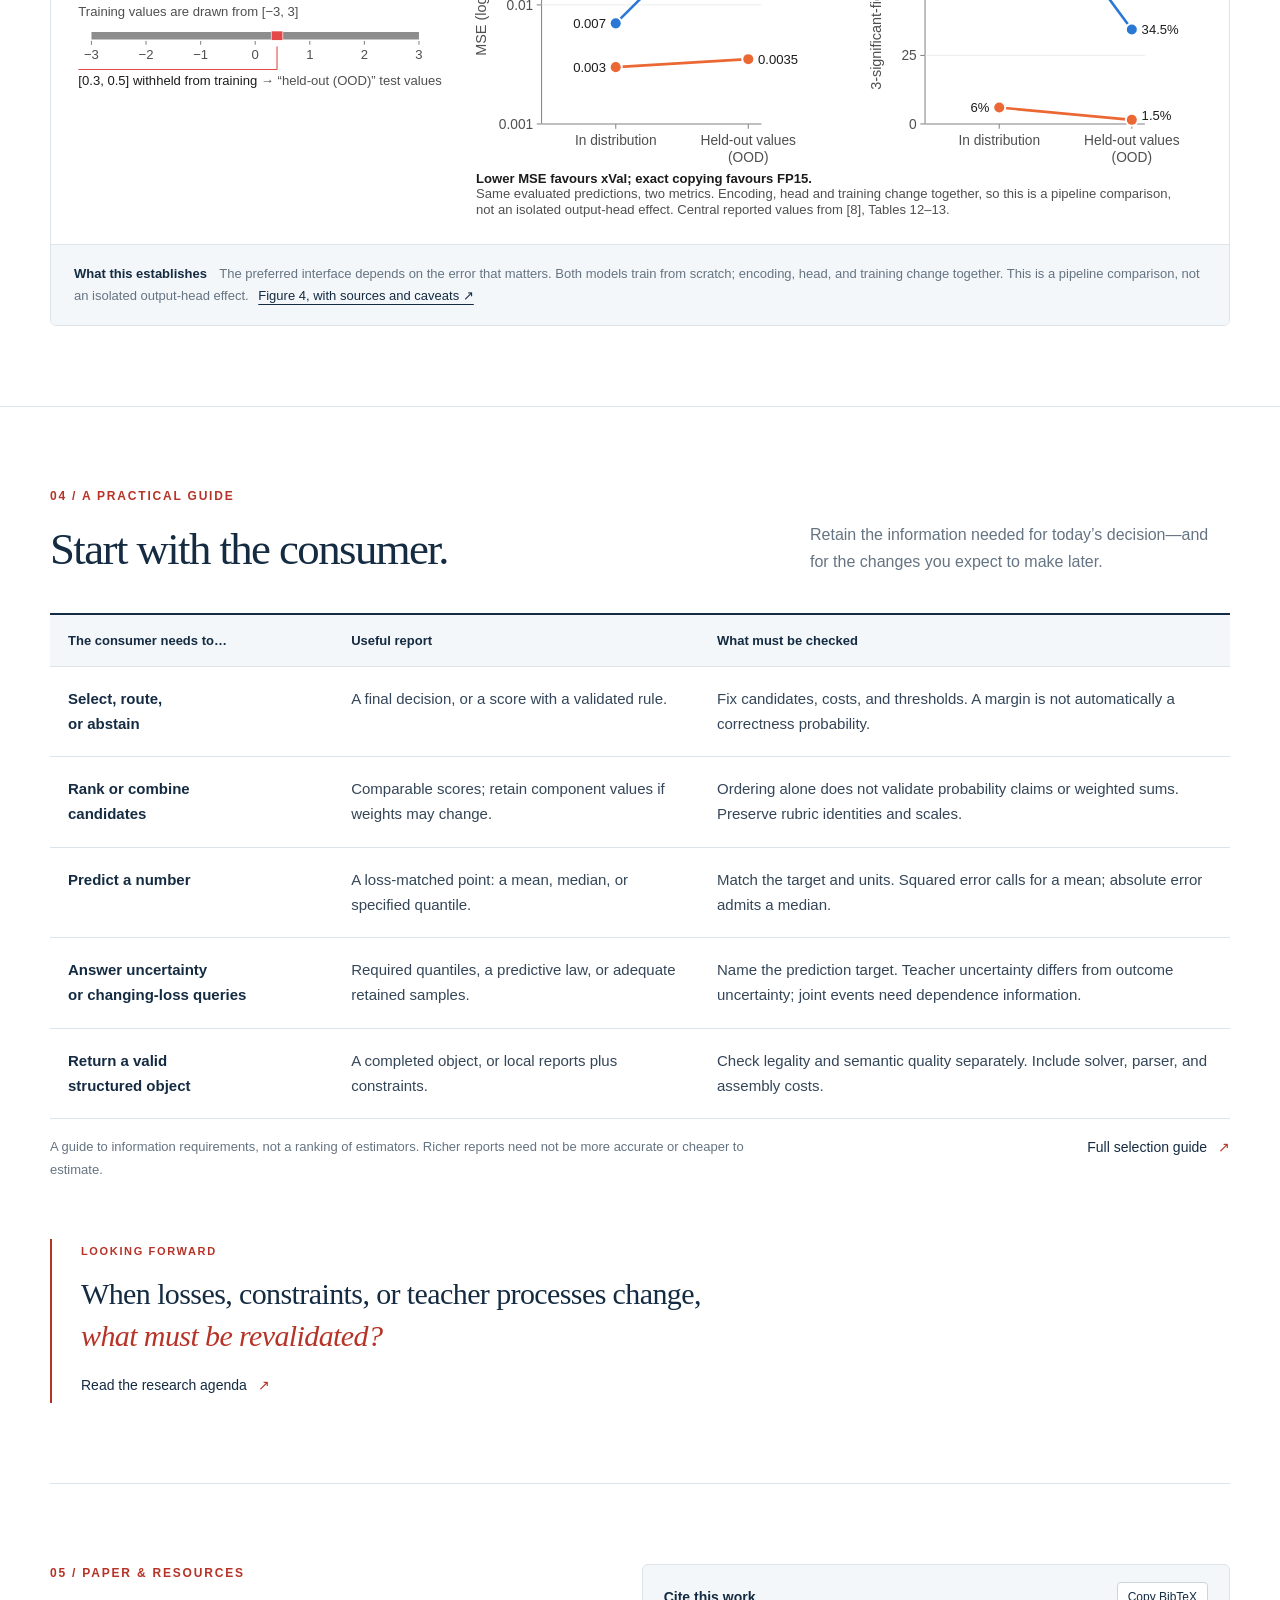
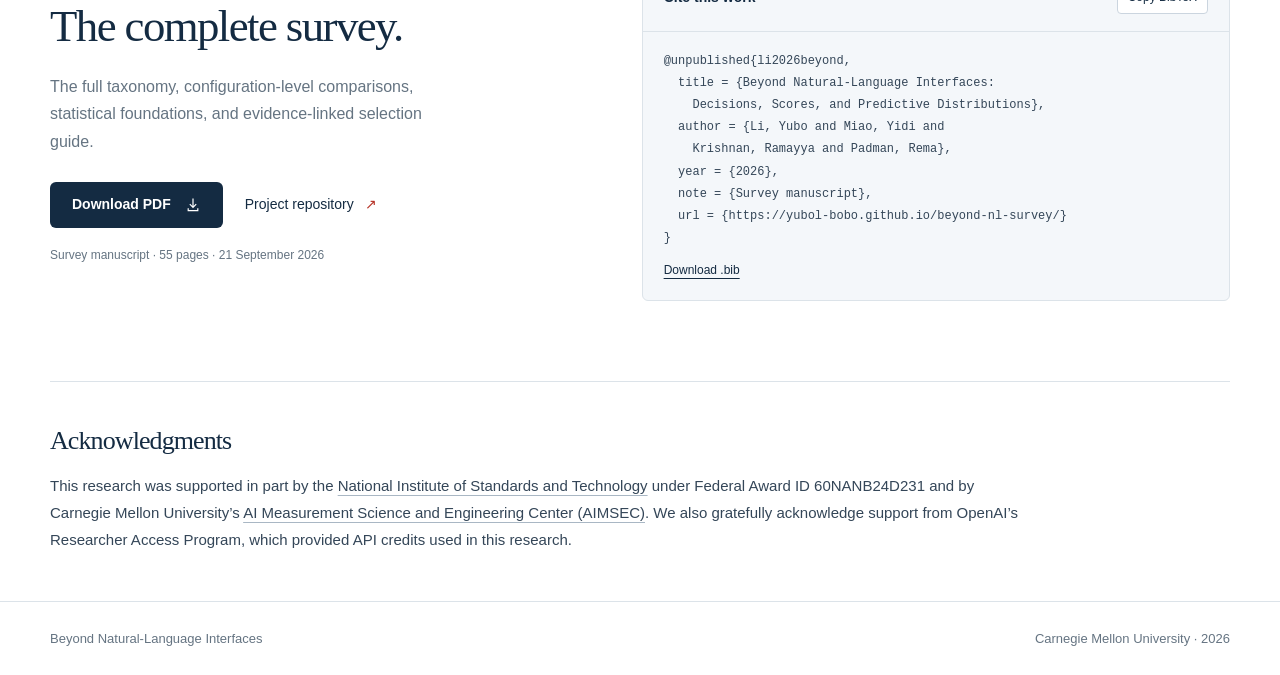
==== commit 302456ea: "Add manuscript acknowledgments to the project website" ====
--- a/index.html
+++ b/index.html
@@ -34,7 +34,7 @@
       <h1 id="page-title">Beyond Natural-Language<br class="desktop-break"> Interfaces</h1>
       <p class="subtitle">Decisions, Scores, and Predictive Distributions</p>
       <p class="hero-thesis">What should a language model report when another system<br class="desktop-break"> needs to make a decision?</p>
-      <p class="authors">Yubo Li <span>·</span> Yidi Miao <span>·</span> Ramayya Krishnan <span>·</span> Rema Padman</p>
+      <p class="authors">Yubo&nbsp;Li <span>·</span> Yidi&nbsp;Miao <span>·</span> Ramayya&nbsp;Krishnan <span>·</span> Rema&nbsp;Padman</p>
       <div class="hero-actions">
         <a class="button button-primary" href="pdf/beyond-natural-language-interfaces.pdf">Read the survey <svg aria-hidden="true" viewBox="0 0 20 20"><path d="M5 15 15 5M5 5h10v10"/></svg></a>
         <a class="button button-outline repo-link" href="https://github.com/yubol-bobo/beyond-nl-survey"><svg aria-hidden="true" viewBox="0 0 24 24" class="github-icon"><path d="M12 2a10 10 0 0 0-3.16 19.49c.5.09.68-.22.68-.48v-1.86c-2.78.61-3.37-1.18-3.37-1.18-.45-1.15-1.11-1.46-1.11-1.46-.91-.62.07-.61.07-.61 1 .07 1.53 1.03 1.53 1.03.89 1.53 2.34 1.09 2.91.83.09-.65.35-1.09.63-1.34-2.22-.25-4.56-1.11-4.56-4.95 0-1.09.39-1.98 1.03-2.68-.1-.25-.45-1.27.1-2.65 0 0 .84-.27 2.75 1.02a9.56 9.56 0 0 1 5 0c1.91-1.29 2.75-1.02 2.75-1.02.55 1.38.2 2.4.1 2.65.64.7 1.03 1.59 1.03 2.68 0 3.85-2.34 4.7-4.57 4.95.36.31.68.92.68 1.85v2.74c0 .27.18.58.69.48A10 10 0 0 0 12 2Z"/></svg> GitHub</a>
@@ -86,6 +86,7 @@
 
     <section class="section guide-section" id="guide" aria-labelledby="guide-title"><div class="container">
       <div class="section-topline"><div><span class="section-number">04 / A practical guide</span><h2 id="guide-title">Start with the consumer.</h2></div><p class="section-intro">Retain the information needed for today’s decision—and for the changes you expect to make later.</p></div>
+      <p class="table-scroll-hint">Scroll table to compare <span aria-hidden="true">→</span></p>
       <div class="table-scroll" role="region" aria-label="Interface selection guide; scroll horizontally on small screens" tabindex="0"><table class="selection-table"><caption class="sr-only">A condensed selection guide based on Table 8 and Appendix D of the survey.</caption><thead><tr><th scope="col">The consumer needs to…</th><th scope="col">Useful report</th><th scope="col">What must be checked</th></tr></thead><tbody>
         <tr><th scope="row">Select, route,<br>or abstain</th><td>A final decision, or a score with a validated rule.</td><td>Fix candidates, costs, and thresholds. A margin is not automatically a correctness probability.</td></tr>
         <tr><th scope="row">Rank or combine<br>candidates</th><td>Comparable scores; retain component values if weights may change.</td><td>Ordering alone does not validate probability claims or weighted sums. Preserve rubric identities and scales.</td></tr>
@@ -109,6 +110,10 @@
   url = {https://yubol-bobo.github.io/beyond-nl-survey/}
 }</pre><div class="citation-footer"><a href="citation.bib" download>Download .bib</a><span id="copy-status" role="status" aria-live="polite"></span></div></div>
     </section>
+    <section class="container acknowledgments" id="acknowledgments" aria-labelledby="acknowledgments-title">
+      <h2 id="acknowledgments-title">Acknowledgments</h2>
+      <p>This research was supported in part by the <a href="https://ror.org/05xpvk416">National Institute of Standards and Technology</a> under Federal Award ID 60NANB24D231 and by Carnegie Mellon University’s <a href="https://www.cmu.edu/aimsec/research/index.html">AI Measurement Science and Engineering Center (AIMSEC)</a>. We also gratefully acknowledge support from OpenAI’s Researcher Access Program, which provided API credits used in this research.</p>
+    </section>
   </main>
   <footer class="site-footer"><div class="container footer-inner"><span>Beyond Natural-Language Interfaces</span><span>Carnegie Mellon University · 2026</span></div></footer>
 </body>
--- a/assets/styles.css
+++ b/assets/styles.css
@@ -7,4 +7,12 @@
 @media(max-width:1000px){.section-topline{gap:40px}.section-intro{max-width:380px}.taxonomy-grid{grid-template-columns:repeat(2,1fr)}.role:nth-child(2){border-right:0}.role h3{min-height:0}.role>p:not(.role-example){min-height:0;max-width:300px}.role-example{padding-top:17px}.composition{grid-template-columns:auto auto 1fr}.composition-tag{display:none}.taxonomy-bottom{align-items:flex-start}.taxonomy-bottom>p{max-width:65%}.resources{gap:35px}.citation-box pre{font-size:11px}.resource-links{gap:18px}.research-agenda>p{font-size:28px}}
 @media(max-width:700px){.section-topline{display:block;margin-bottom:26px}.section-intro{margin-top:18px;max-width:none;font-size:16px}.taxonomy-grid{grid-template-columns:1fr 1fr}.role{padding:19px 15px}.role-top{margin-bottom:12px;align-items:flex-start}.role-letter{font-size:29px}.role-top>span:last-child{font-size:11px;max-width:90px;line-height:1.4;text-align:right}.role h3{font-size:16px;min-height:45px}.role>p:not(.role-example){font-size:14px;margin-top:10px;min-height:140px}.role-mechanisms{margin-top:15px}.role-mechanisms>span{font-size:10px}.role-mechanisms ul{font-size:12px;line-height:1.6;min-height:64px}.role-example{font-size:12px;line-height:1.6}.composition{grid-template-columns:auto 1fr;gap:10px 13px;padding:17px 15px}.composition h3{max-width:none;font-size:15px}.composition p{grid-column:1/-1;font-size:14px}.taxonomy-bottom,.table-note{display:block;font-size:13px}.taxonomy-bottom>p{max-width:none}.taxonomy-bottom>a,.table-note>a{display:inline-block;margin-top:12px}.taxonomy-details{margin-top:19px}.taxonomy-details figure{padding:12px}.taxonomy-details figcaption{font-size:12px;margin-top:13px}.evidence-tabs{gap:24px;margin-bottom:24px}.evidence-tab{font-size:13px;padding:11px 0}.evidence-tab>span{margin-right:4px;font-size:10px}.evidence-heading{display:block;margin-bottom:20px}.evidence-heading h3{font-size:21px;line-height:1.35}.evidence-heading p{font-size:15px;margin-top:12px}.figure-link{display:inline-block;margin-top:13px;font-size:13px}.evidence-figure img{padding:15px 8px}.evidence-figure figcaption{font-size:13px;padding:15px 16px}.figure-caption-label{display:block;margin:0 0 4px}.evidence-figure figcaption>a{margin:7px 0 0}.selection-table{min-width:675px;font-size:14px}.selection-table tbody th{font-size:14px}.selection-table td,.selection-table tbody th{padding:16px 15px}.selection-table thead th{padding:13px 15px}.table-scroll{background:linear-gradient(to right,#fff 30%,rgba(255,255,255,0)),linear-gradient(to left,#fff 30%,rgba(255,255,255,0)),linear-gradient(to right,rgba(20,43,66,.12),transparent),linear-gradient(to left,rgba(20,43,66,.12),transparent);background-position:left center,right center,left center,right center;background-size:40px 100%,40px 100%,12px 100%,12px 100%;background-repeat:no-repeat;background-attachment:local,local,scroll,scroll}.research-agenda{padding-left:21px;margin-top:38px}.research-agenda>p{font-size:25px}.resources{grid-template-columns:1fr;gap:32px}.resource-description{max-width:none;font-size:16px}.resource-links{gap:19px}.resource-meta{font-size:12px}.citation-box pre{font-size:11px;padding:15px 15px 0}.citation-header{padding:15px}.citation-footer{padding:12px 15px 16px}}
 @media(max-width:380px){nav{gap:13px}nav a:nth-child(2){display:none}.brand{font-size:15px}.brand-symbol{margin-right:1px}.role{padding-inline:13px}.role-top>span:last-child{font-size:10px}.role>p:not(.role-example){min-height:160px}.point{font-size:15px}.preview-label{font-size:11px}.evidence-tabs{gap:15px}.evidence-tab{font-size:12px}}
+.table-scroll-hint{display:none}
+@media(max-width:700px){.table-scroll-hint{display:flex;align-items:center;justify-content:flex-end;gap:9px;margin:0 0 10px;font-size:12px;color:var(--muted)}.table-scroll-hint>span{color:var(--red)}}
+.acknowledgments{border-top:1px solid var(--line);padding-block:44px 48px;scroll-margin-top:90px}
+.acknowledgments h2{font-size:26px;margin-bottom:16px}
+.acknowledgments p{max-width:980px;font-size:15px;line-height:1.8;color:var(--body)}
+.acknowledgments a{text-decoration-color:#a9b7c4;text-decoration-thickness:1px}
+.acknowledgments a:hover{color:var(--red);text-decoration-color:currentColor}
+@media(max-width:700px){.acknowledgments{padding-block:32px 36px}.acknowledgments h2{font-size:24px}}
 @media(prefers-reduced-motion:reduce){html{scroll-behavior:auto}*,*::before,*::after{transition:none!important;animation:none!important}}
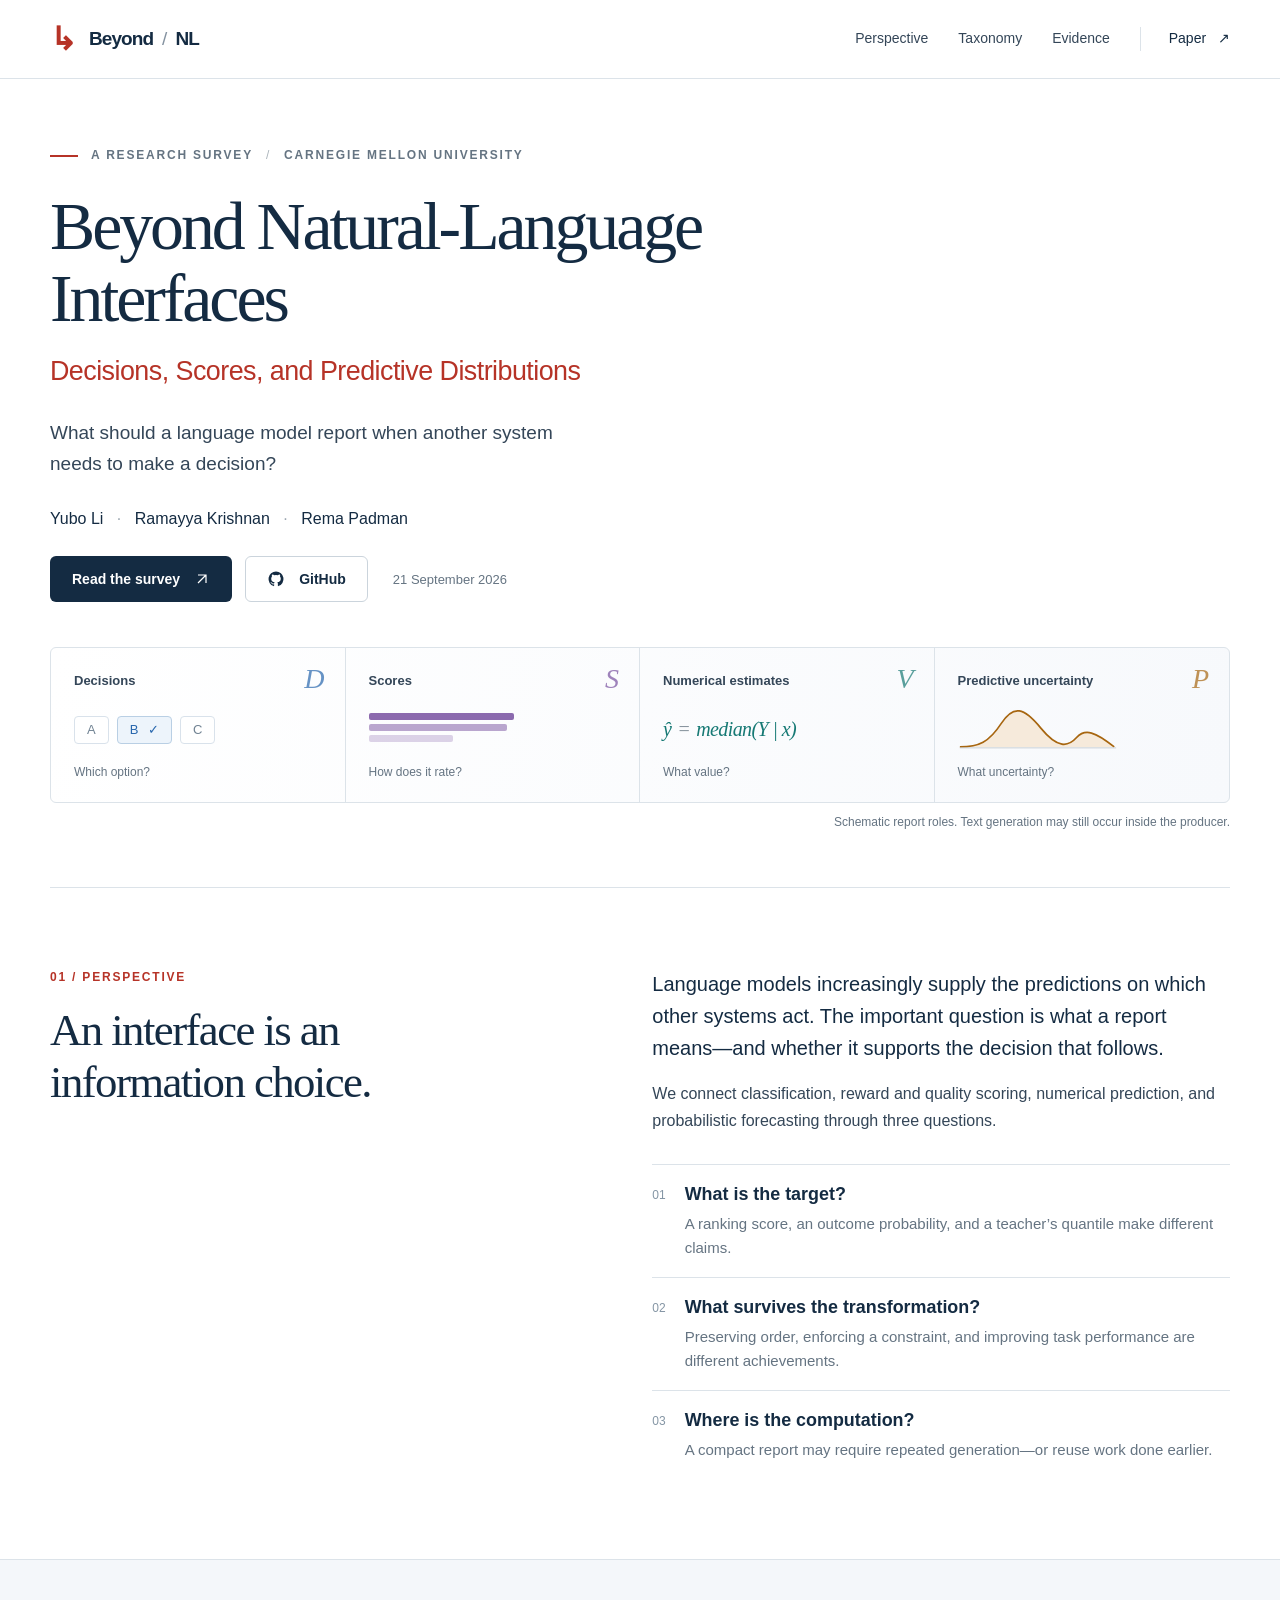
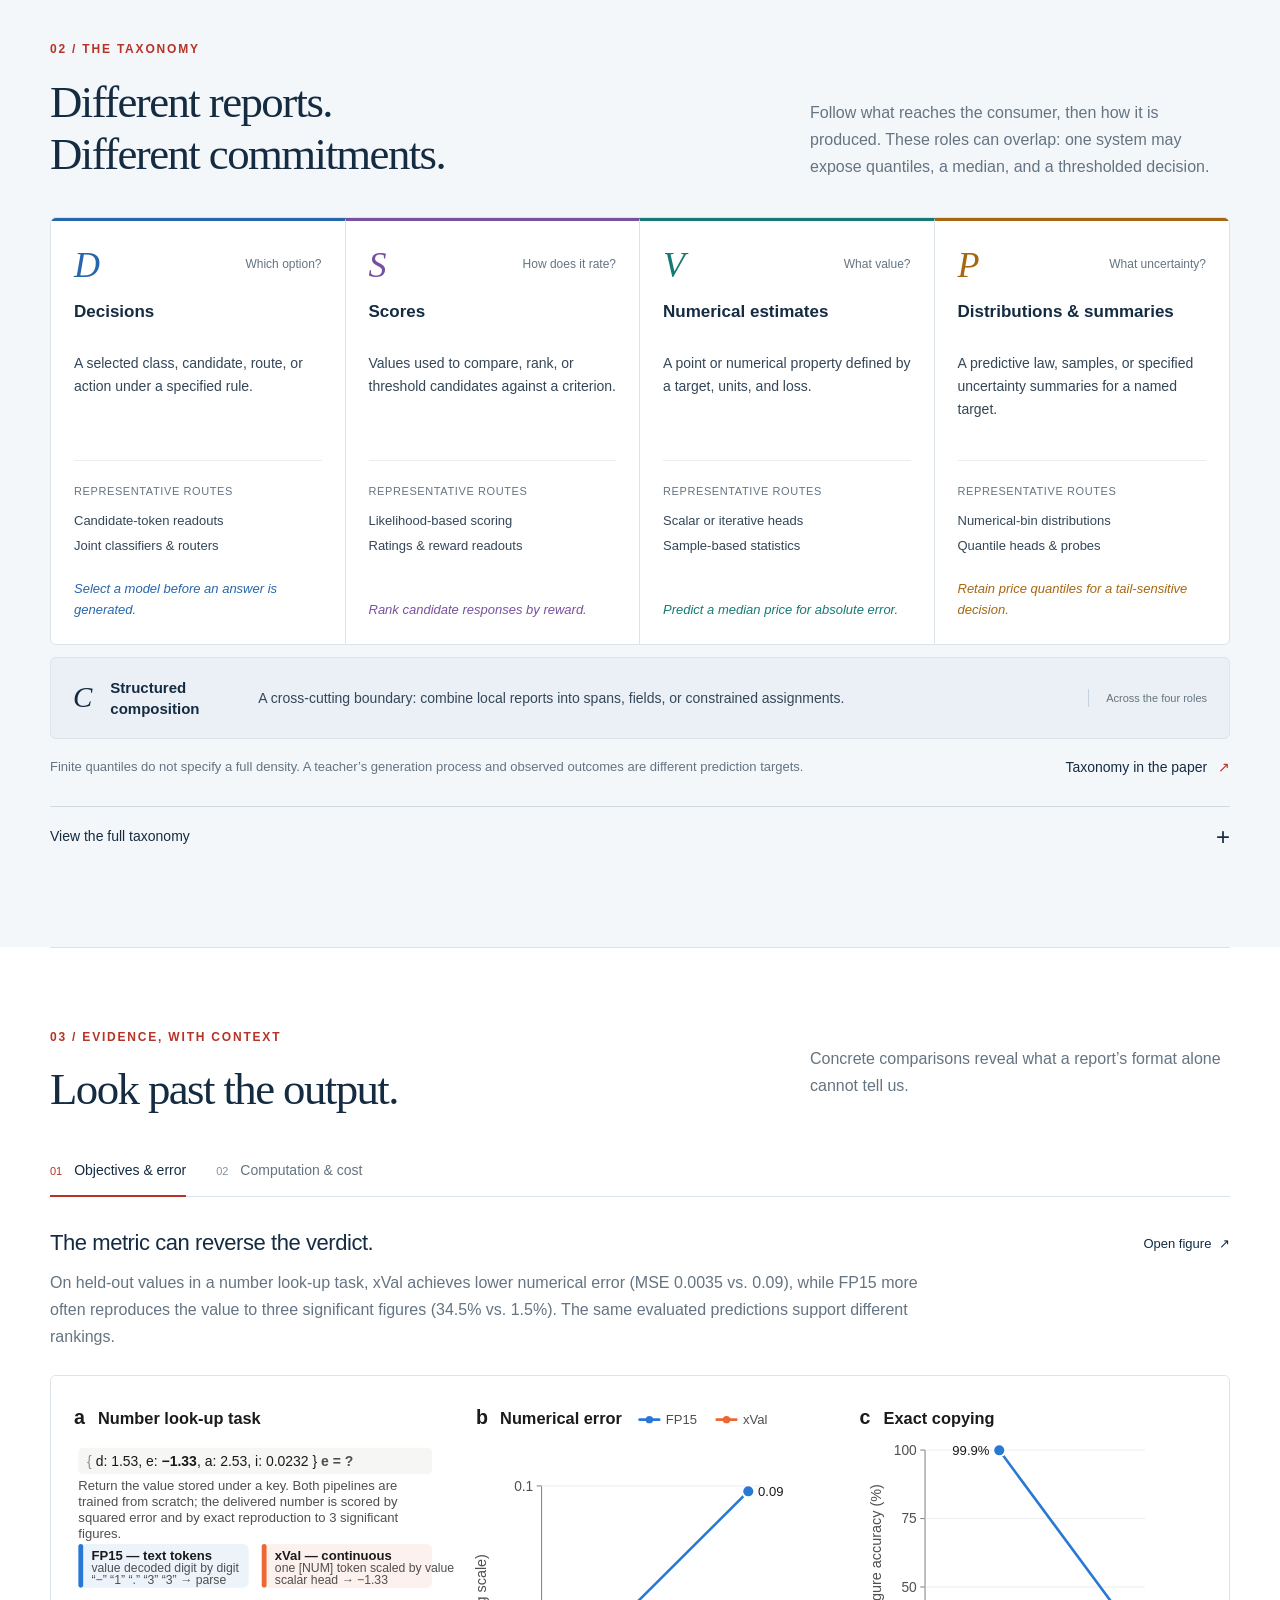
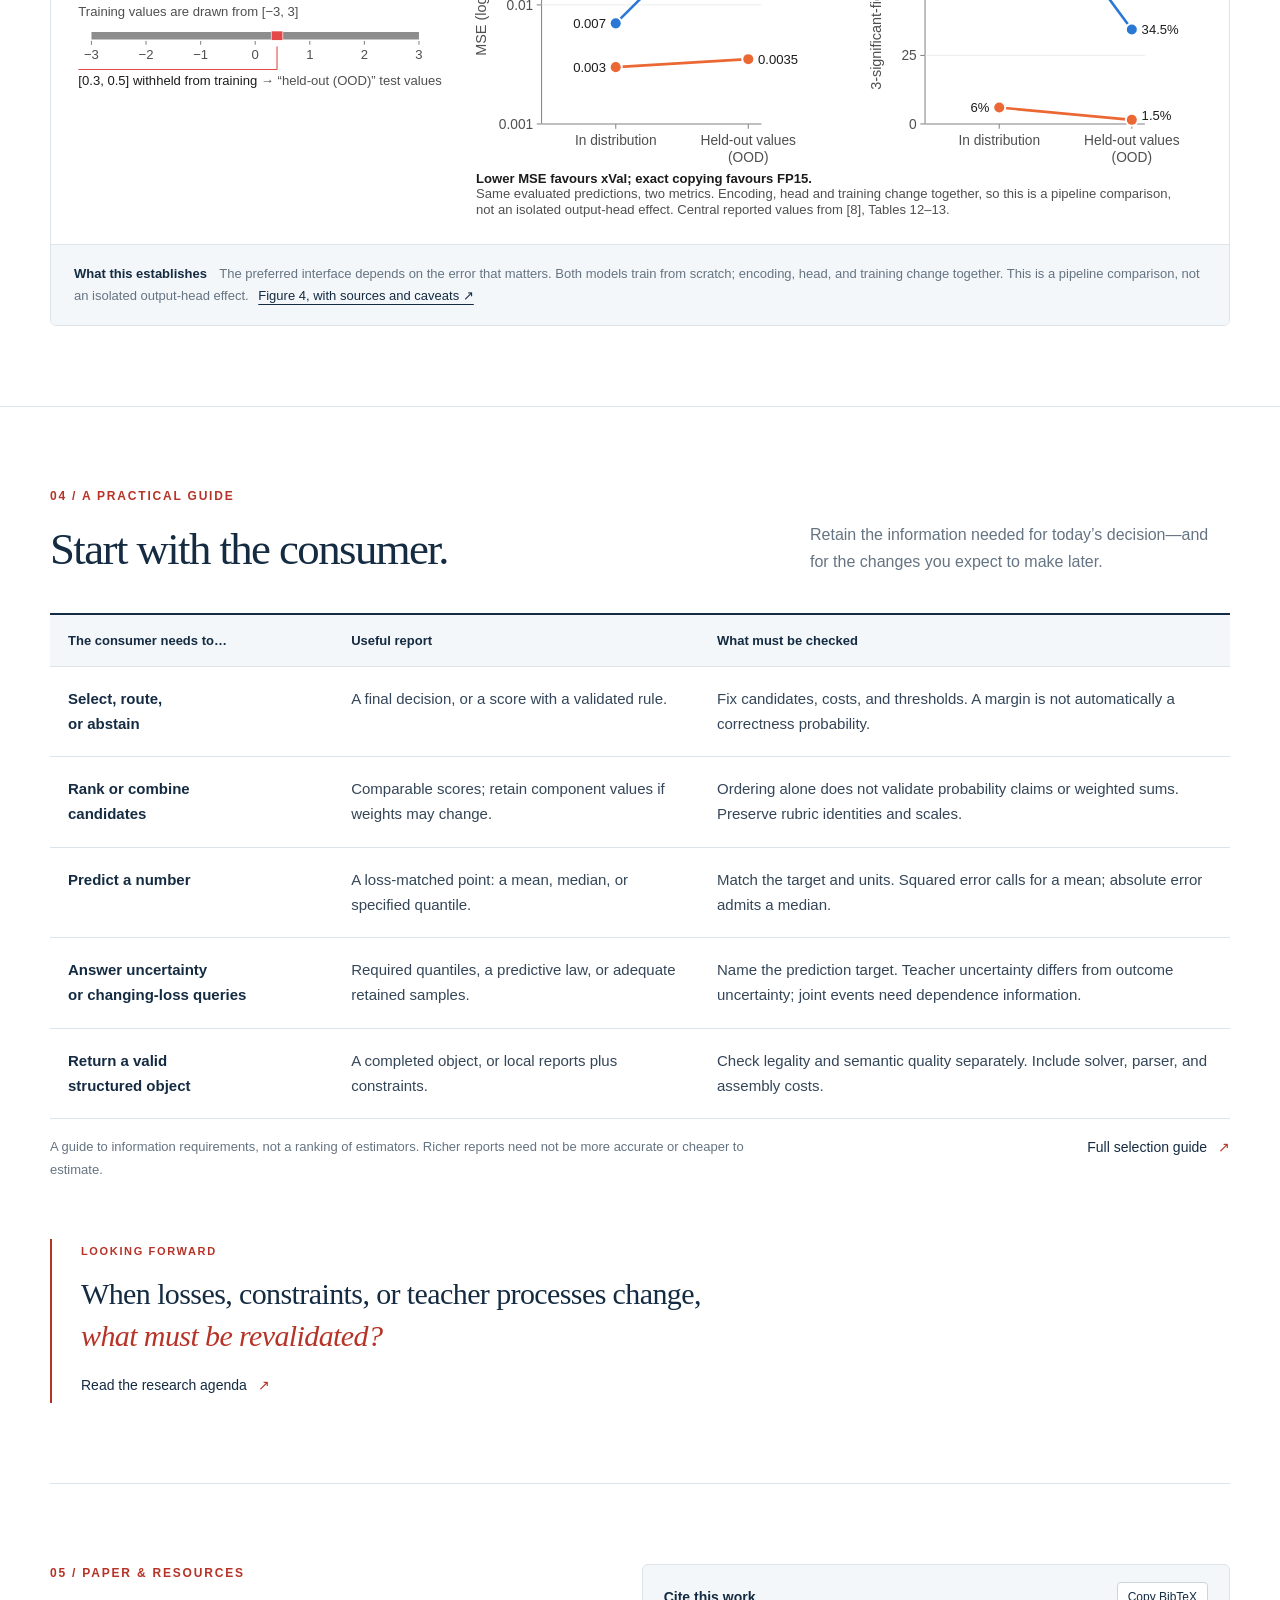
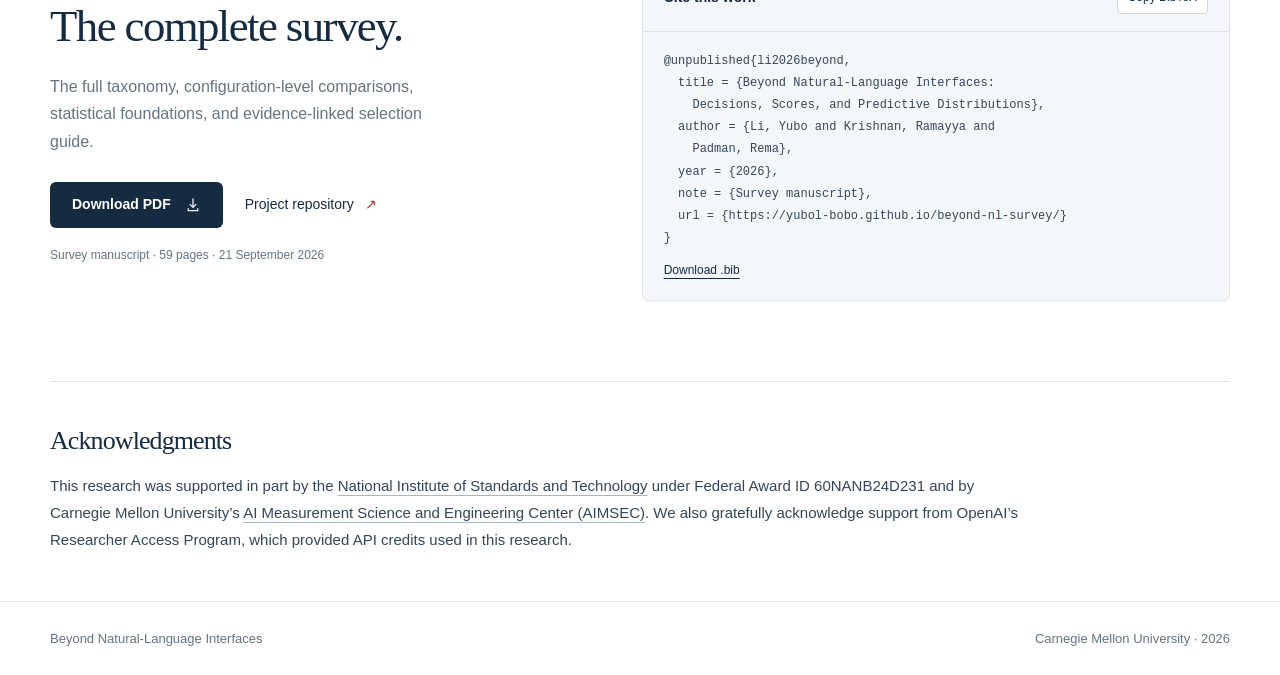
==== commit e522be44: "Publish the supplied 59-page survey PDF and align website metadata" ====
--- a/index.html
+++ b/index.html
@@ -4,7 +4,7 @@
   <meta charset="utf-8">
   <meta name="viewport" content="width=device-width,initial-scale=1">
   <meta name="theme-color" content="#142b42">
-  <meta name="description" content="A survey of language-model predictive interfaces: decisions, scores, numerical estimates, and predictive distributions. By Yubo Li, Yidi Miao, Ramayya Krishnan, and Rema Padman, Carnegie Mellon University.">
+  <meta name="description" content="A survey of language-model predictive interfaces: decisions, scores, numerical estimates, and predictive distributions. By Yubo Li, Ramayya Krishnan, and Rema Padman, Carnegie Mellon University.">
   <meta property="og:title" content="Beyond Natural-Language Interfaces">
   <meta property="og:description" content="Decisions, Scores, and Predictive Distributions. A survey of what language models report, what those reports mean, and the decisions they support.">
   <meta property="og:type" content="website">
@@ -34,7 +34,7 @@
       <h1 id="page-title">Beyond Natural-Language<br class="desktop-break"> Interfaces</h1>
       <p class="subtitle">Decisions, Scores, and Predictive Distributions</p>
       <p class="hero-thesis">What should a language model report when another system<br class="desktop-break"> needs to make a decision?</p>
-      <p class="authors">Yubo&nbsp;Li <span>·</span> Yidi&nbsp;Miao <span>·</span> Ramayya&nbsp;Krishnan <span>·</span> Rema&nbsp;Padman</p>
+      <p class="authors">Yubo&nbsp;Li <span>·</span> Ramayya&nbsp;Krishnan <span>·</span> Rema&nbsp;Padman</p>
       <div class="hero-actions">
         <a class="button button-primary" href="pdf/beyond-natural-language-interfaces.pdf">Read the survey <svg aria-hidden="true" viewBox="0 0 20 20"><path d="M5 15 15 5M5 5h10v10"/></svg></a>
         <a class="button button-outline repo-link" href="https://github.com/yubol-bobo/beyond-nl-survey"><svg aria-hidden="true" viewBox="0 0 24 24" class="github-icon"><path d="M12 2a10 10 0 0 0-3.16 19.49c.5.09.68-.22.68-.48v-1.86c-2.78.61-3.37-1.18-3.37-1.18-.45-1.15-1.11-1.46-1.11-1.46-.91-.62.07-.61.07-.61 1 .07 1.53 1.03 1.53 1.03.89 1.53 2.34 1.09 2.91.83.09-.65.35-1.09.63-1.34-2.22-.25-4.56-1.11-4.56-4.95 0-1.09.39-1.98 1.03-2.68-.1-.25-.45-1.27.1-2.65 0 0 .84-.27 2.75 1.02a9.56 9.56 0 0 1 5 0c1.91-1.29 2.75-1.02 2.75-1.02.55 1.38.2 2.4.1 2.65.64.7 1.03 1.59 1.03 2.68 0 3.85-2.34 4.7-4.57 4.95.36.31.68.92.68 1.85v2.74c0 .27.18.58.69.48A10 10 0 0 0 12 2Z"/></svg> GitHub</a>
@@ -66,7 +66,7 @@
           <article class="role distribution"><div class="role-top"><span class="role-letter">P</span><span>What uncertainty?</span></div><h3>Distributions &amp; summaries</h3><p>A predictive law, samples, or specified uncertainty summaries for a named target.</p><div class="role-mechanisms"><span>Representative routes</span><ul><li>Numerical-bin distributions</li><li>Quantile heads &amp; probes</li></ul></div><p class="role-example">Retain price quantiles for a tail-sensitive decision.</p></article>
         </div>
         <div class="composition"><span class="composition-code">C</span><h3>Structured composition</h3><p>A cross-cutting boundary: combine local reports into spans, fields, or constrained assignments.</p><span class="composition-tag">Across the four roles</span></div>
-        <div class="taxonomy-bottom"><p>Finite quantiles do not specify a full density. A teacher’s generation process and observed outcomes are different prediction targets.</p><a class="text-link" href="pdf/beyond-natural-language-interfaces.pdf#page=4">Taxonomy in the paper <span aria-hidden="true">↗</span></a></div>
+        <div class="taxonomy-bottom"><p>Finite quantiles do not specify a full density. A teacher’s generation process and observed outcomes are different prediction targets.</p><a class="text-link" href="pdf/beyond-natural-language-interfaces.pdf#page=5">Taxonomy in the paper <span aria-hidden="true">↗</span></a></div>
         <details class="taxonomy-details"><summary>View the full taxonomy <span class="expand-icon" aria-hidden="true">+</span></summary><figure><a href="assets/figures/taxonomy.svg" target="_blank" rel="noopener" aria-label="Open the full taxonomy figure at original size"><img src="assets/figures/taxonomy.svg" alt="Full taxonomy of decisions, scores, numerical estimates, distributions, and structured composition, with the seventeen production mechanisms and representative papers." loading="lazy" width="528" height="524"></a><figcaption>Figure 2 from the survey. Branches group report roles and mechanisms; they do not imply execution order or a ranking. <a href="assets/figures/taxonomy.svg" target="_blank" rel="noopener">Open at full size ↗</a></figcaption></figure></details>
       </div>
     </section>
@@ -80,7 +80,7 @@
       </div>
       <div class="evidence-panel" id="panel-computation" role="tabpanel" aria-labelledby="tab-computation" tabindex="0" hidden>
         <div class="evidence-heading"><div><h3>A compact report can hide extensive computation.</h3><p>A fitted probe moves teacher sampling offline. RELISH reuses one backbone encoding within a request. CAMEL reflects selectively. Other scalar interfaces aggregate repeated online generations.</p></div><a class="figure-link" href="assets/figures/computation-schedules.svg" target="_blank" rel="noopener">Open figure <span aria-hidden="true">↗</span></a></div>
-        <figure class="evidence-figure"><img src="assets/figures/computation-schedules.svg" alt="Four computation schedules contrast offline fitting, reused encoding, selective reflection, and repeated online generation. A separate latency plot distinguishes one median probe from numerical sampling in one documented configuration." loading="lazy" width="1441" height="819"><figcaption><span class="figure-caption-label">What this establishes</span> Count setup, request-time work, and refresh costs. The 0.034 s timing is for one median probe including encoding; it excludes teacher sampling and fitting. It is not a timing for the seven-quantile head or evidence about FLOPs or memory. <a href="pdf/beyond-natural-language-interfaces.pdf#page=15">Figure 6, with sources and caveats ↗</a></figcaption></figure>
+        <figure class="evidence-figure"><img src="assets/figures/computation-schedules.svg" alt="Four computation schedules contrast offline fitting, reused encoding, selective reflection, and repeated online generation. A separate latency plot distinguishes one median probe from numerical sampling in one documented configuration." loading="lazy" width="1441" height="819"><figcaption><span class="figure-caption-label">What this establishes</span> Count setup, request-time work, and refresh costs. The 0.034 s timing is for one median probe including encoding; it excludes teacher sampling and fitting. It is not a timing for the seven-quantile head or evidence about FLOPs or memory. <a href="pdf/beyond-natural-language-interfaces.pdf#page=16">Figure 6, with sources and caveats ↗</a></figcaption></figure>
       </div>
     </section>
 
@@ -94,17 +94,17 @@
         <tr><th scope="row">Answer uncertainty<br>or changing-loss queries</th><td>Required quantiles, a predictive law, or adequate retained samples.</td><td>Name the prediction target. Teacher uncertainty differs from outcome uncertainty; joint events need dependence information.</td></tr>
         <tr><th scope="row">Return a valid<br>structured object</th><td>A completed object, or local reports plus constraints.</td><td>Check legality and semantic quality separately. Include solver, parser, and assembly costs.</td></tr>
       </tbody></table></div>
-      <div class="table-note"><p>A guide to information requirements, not a ranking of estimators. Richer reports need not be more accurate or cheaper to estimate.</p><a class="text-link" href="pdf/beyond-natural-language-interfaces.pdf#page=43">Full selection guide <span aria-hidden="true">↗</span></a></div>
-      <div class="research-agenda"><span class="section-number">Looking forward</span><p>When losses, constraints, or teacher processes change,<br class="desktop-break"> <em>what must be revalidated?</em></p><a class="text-link" href="pdf/beyond-natural-language-interfaces.pdf#page=16">Read the research agenda <span aria-hidden="true">↗</span></a></div>
+      <div class="table-note"><p>A guide to information requirements, not a ranking of estimators. Richer reports need not be more accurate or cheaper to estimate.</p><a class="text-link" href="pdf/beyond-natural-language-interfaces.pdf#page=46">Full selection guide <span aria-hidden="true">↗</span></a></div>
+      <div class="research-agenda"><span class="section-number">Looking forward</span><p>When losses, constraints, or teacher processes change,<br class="desktop-break"> <em>what must be revalidated?</em></p><a class="text-link" href="pdf/beyond-natural-language-interfaces.pdf#page=17">Read the research agenda <span aria-hidden="true">↗</span></a></div>
     </div></section>
 
     <section class="section container resources" id="resources" aria-labelledby="resources-title">
-      <div><span class="section-number">05 / Paper &amp; resources</span><h2 id="resources-title">The complete survey.</h2><p class="resource-description">The full taxonomy, configuration-level comparisons, statistical foundations, and evidence-linked selection guide.</p><div class="resource-links"><a class="button button-primary" href="pdf/beyond-natural-language-interfaces.pdf" download>Download PDF <svg viewBox="0 0 20 20" aria-hidden="true"><path d="M10 2v11m-4-4 4 4 4-4M4 14v3h12v-3"/></svg></a><a class="text-link repo-link" href="https://github.com/yubol-bobo/beyond-nl-survey">Project repository <span aria-hidden="true">↗</span></a></div><p class="resource-meta">Survey manuscript · 55 pages · 21 September 2026</p></div>
+      <div><span class="section-number">05 / Paper &amp; resources</span><h2 id="resources-title">The complete survey.</h2><p class="resource-description">The full taxonomy, configuration-level comparisons, statistical foundations, and evidence-linked selection guide.</p><div class="resource-links"><a class="button button-primary" href="pdf/beyond-natural-language-interfaces.pdf" download>Download PDF <svg viewBox="0 0 20 20" aria-hidden="true"><path d="M10 2v11m-4-4 4 4 4-4M4 14v3h12v-3"/></svg></a><a class="text-link repo-link" href="https://github.com/yubol-bobo/beyond-nl-survey">Project repository <span aria-hidden="true">↗</span></a></div><p class="resource-meta">Survey manuscript · 59 pages · 21 September 2026</p></div>
       <div class="citation-box"><div class="citation-header"><h3>Cite this work</h3><button type="button" id="copy-citation" class="copy-button">Copy BibTeX</button></div><pre id="citation-text">@unpublished{li2026beyond,
   title = {Beyond Natural-Language Interfaces:
     Decisions, Scores, and Predictive Distributions},
-  author = {Li, Yubo and Miao, Yidi and
-    Krishnan, Ramayya and Padman, Rema},
+  author = {Li, Yubo and Krishnan, Ramayya and
+    Padman, Rema},
   year = {2026},
   note = {Survey manuscript},
   url = {https://yubol-bobo.github.io/beyond-nl-survey/}
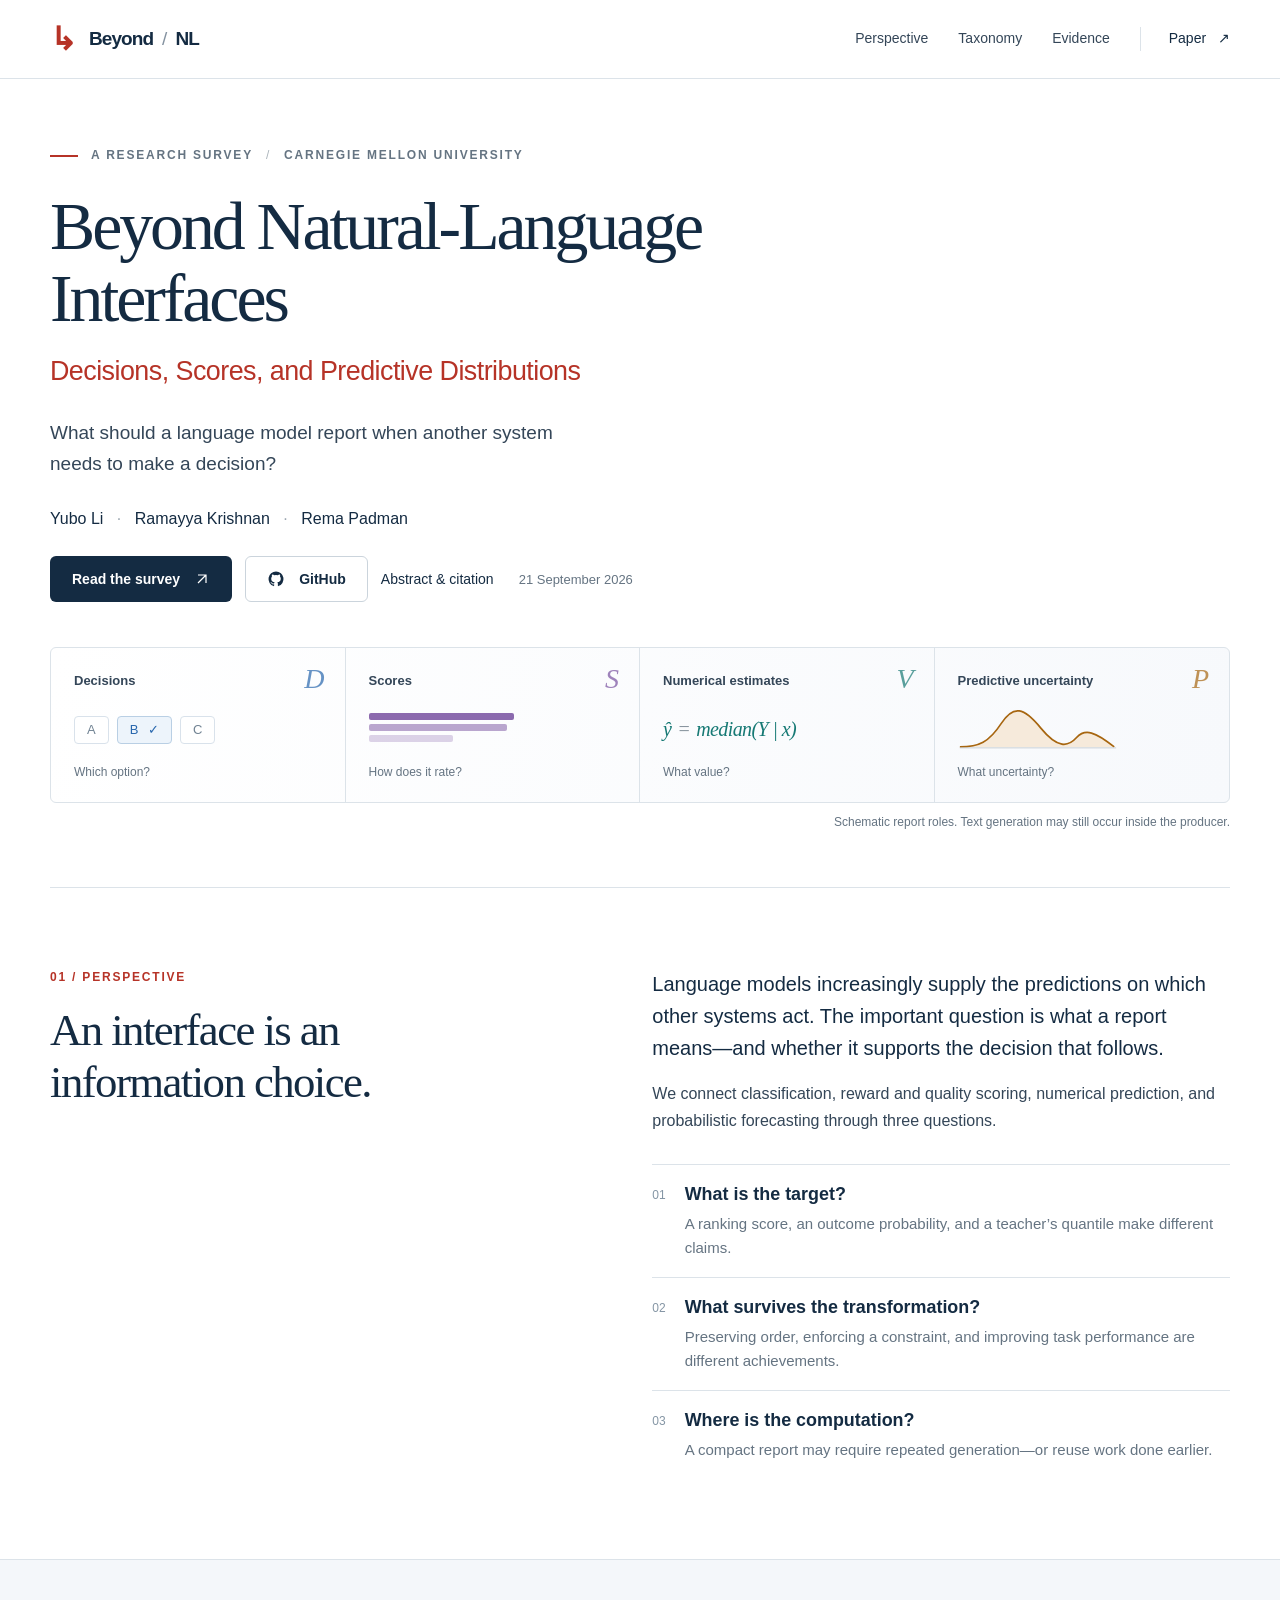
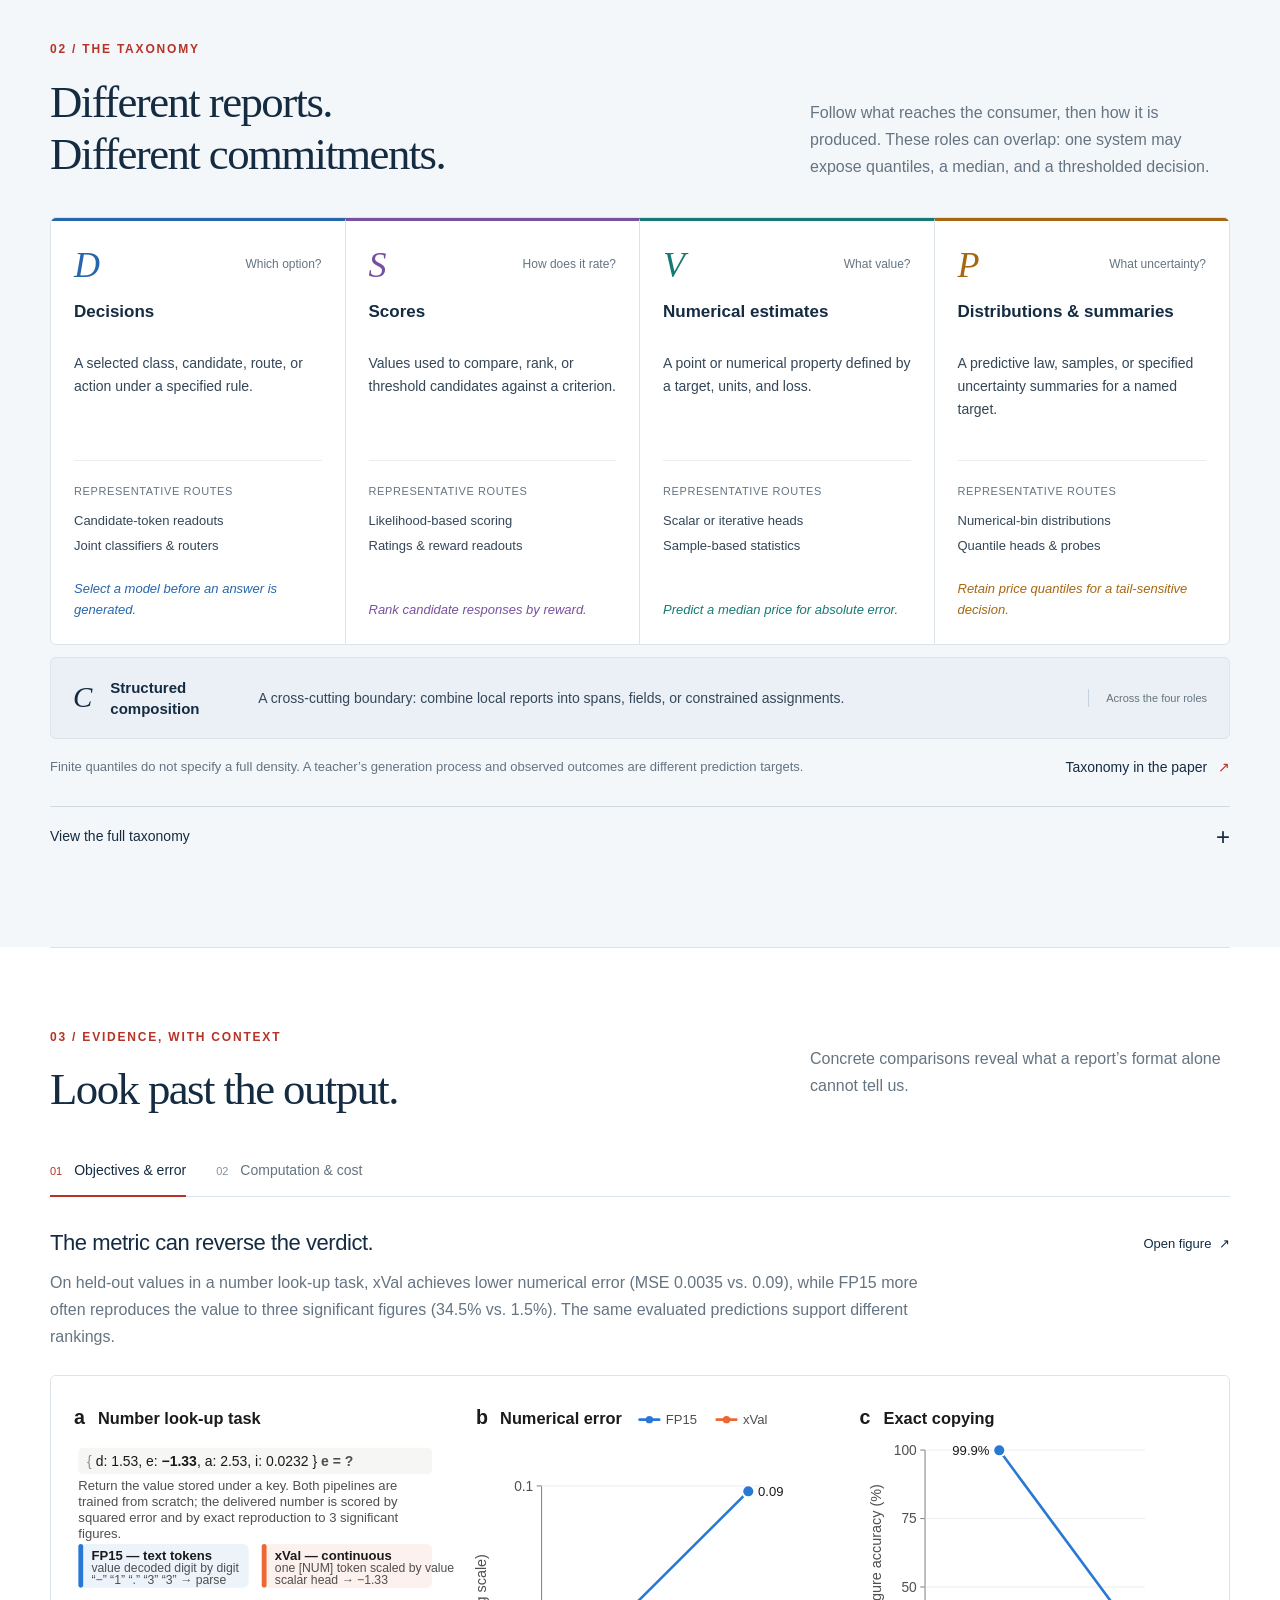
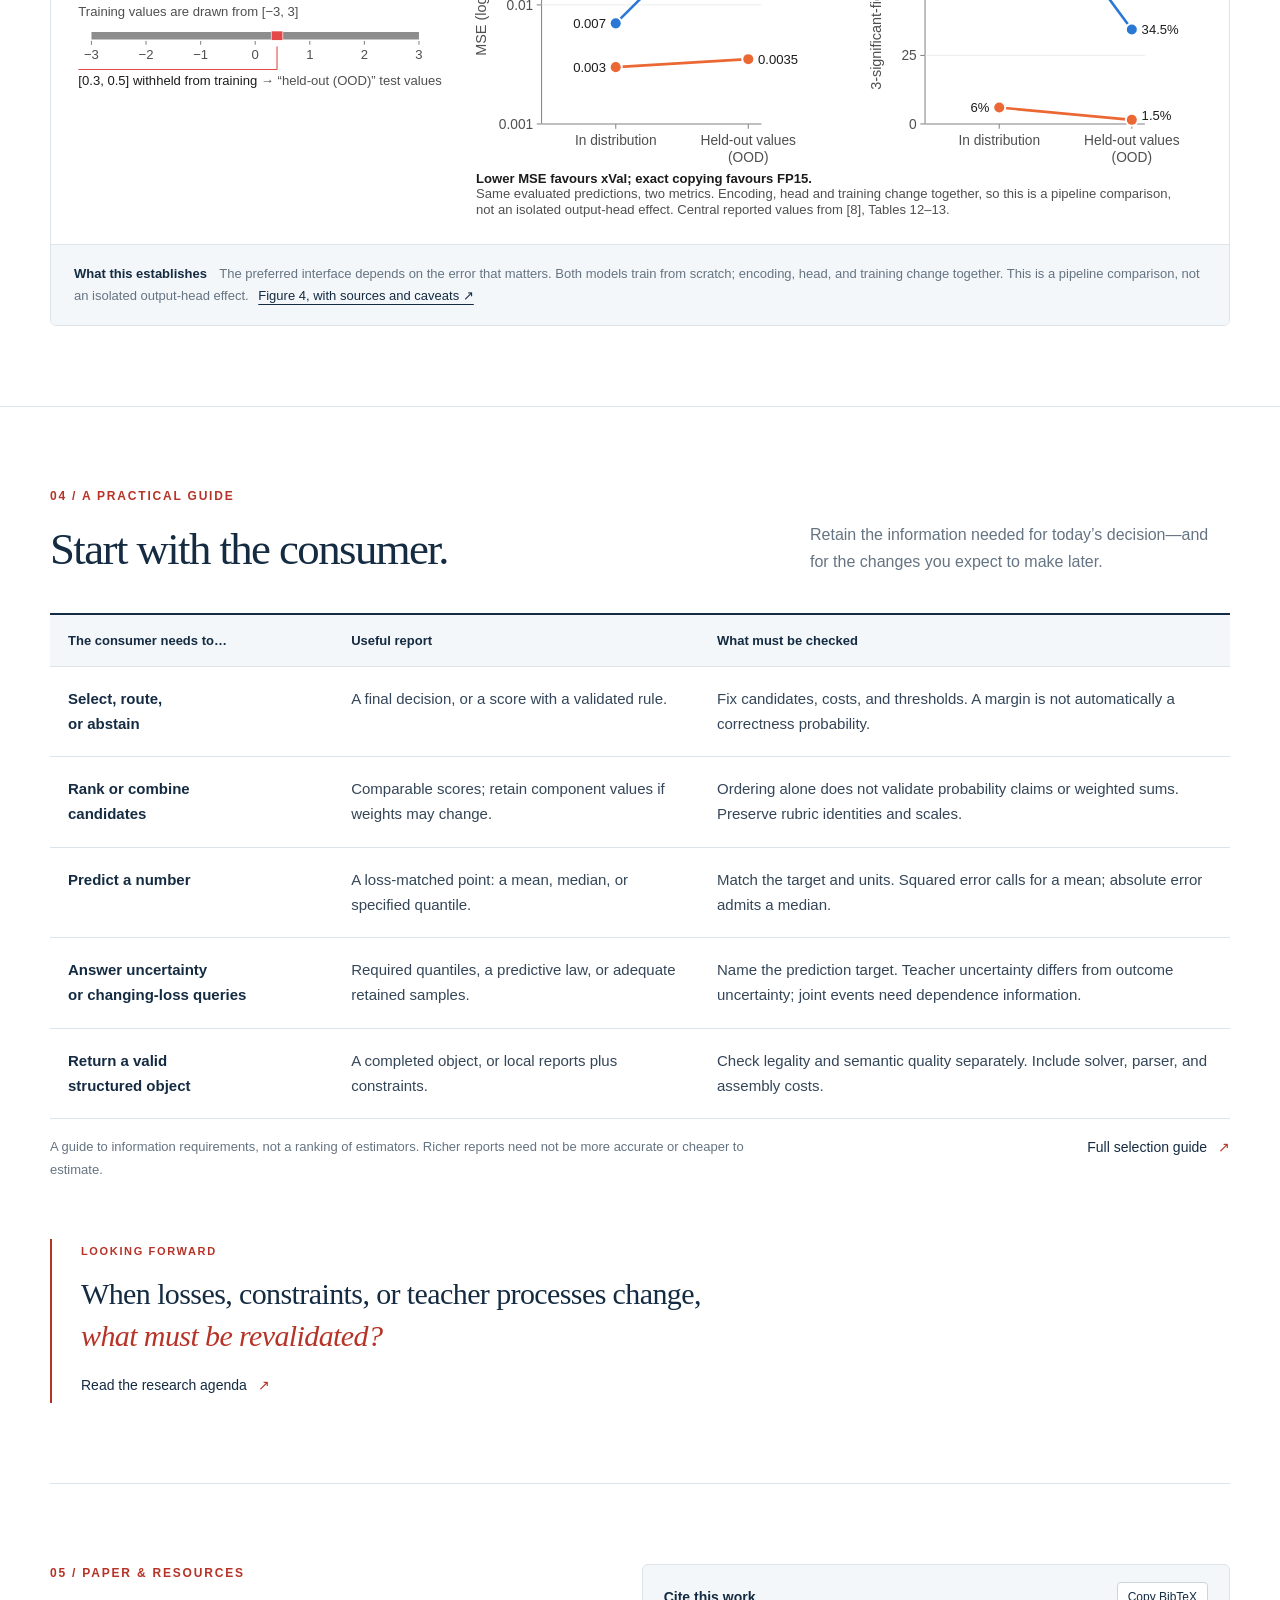
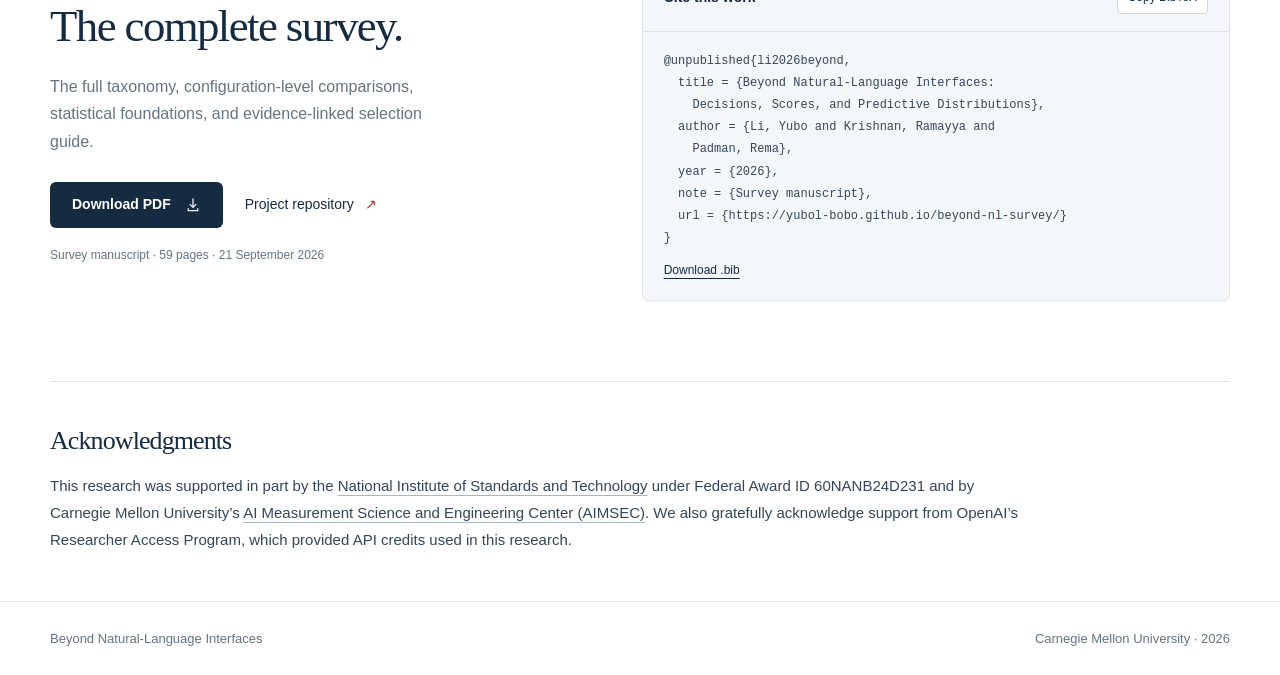
==== commit 61f4fd6f: "Add a scholarly abstract page and search discovery sitemap" ====
--- a/index.html
+++ b/index.html
@@ -10,7 +10,7 @@
   <meta property="og:type" content="website">
   <meta property="og:url" content="https://yubol-bobo.github.io/beyond-nl-survey/">
   <link rel="canonical" href="https://yubol-bobo.github.io/beyond-nl-survey/">
-  <title>Beyond Natural-Language Interfaces | Survey</title>
+  <title>Beyond Natural-Language Interfaces: Decisions, Scores, and Predictive Distributions | Survey</title>
   <link rel="icon" type="image/svg+xml" href="data:image/svg+xml,%3Csvg xmlns='http://www.w3.org/2000/svg' viewBox='0 0 32 32'%3E%3Crect width='32' height='32' rx='7' fill='%23142b42'/%3E%3Cpath d='M8 8v16M8 16h9m0 0 6-7m-6 7 6 7' fill='none' stroke='white' stroke-width='2'/%3E%3Ccircle cx='24' cy='8' r='3' fill='%23ce4535'/%3E%3Ccircle cx='24' cy='24' r='3' fill='white'/%3E%3C/svg%3E">
   <link rel="stylesheet" href="assets/styles.css">
   <script src="assets/site.js" defer></script>
@@ -38,6 +38,7 @@
       <div class="hero-actions">
         <a class="button button-primary" href="pdf/beyond-natural-language-interfaces.pdf">Read the survey <svg aria-hidden="true" viewBox="0 0 20 20"><path d="M5 15 15 5M5 5h10v10"/></svg></a>
         <a class="button button-outline repo-link" href="https://github.com/yubol-bobo/beyond-nl-survey"><svg aria-hidden="true" viewBox="0 0 24 24" class="github-icon"><path d="M12 2a10 10 0 0 0-3.16 19.49c.5.09.68-.22.68-.48v-1.86c-2.78.61-3.37-1.18-3.37-1.18-.45-1.15-1.11-1.46-1.11-1.46-.91-.62.07-.61.07-.61 1 .07 1.53 1.03 1.53 1.03.89 1.53 2.34 1.09 2.91.83.09-.65.35-1.09.63-1.34-2.22-.25-4.56-1.11-4.56-4.95 0-1.09.39-1.98 1.03-2.68-.1-.25-.45-1.27.1-2.65 0 0 .84-.27 2.75 1.02a9.56 9.56 0 0 1 5 0c1.91-1.29 2.75-1.02 2.75-1.02.55 1.38.2 2.4.1 2.65.64.7 1.03 1.59 1.03 2.68 0 3.85-2.34 4.7-4.57 4.95.36.31.68.92.68 1.85v2.74c0 .27.18.58.69.48A10 10 0 0 0 12 2Z"/></svg> GitHub</a>
+        <a class="text-link" href="pdf/">Abstract &amp; citation</a>
         <span class="paper-date">21 September 2026</span>
       </div>
       <div class="report-strip" aria-label="Four overlapping report roles: decisions, scores, numerical estimates, and predictive distributions">
